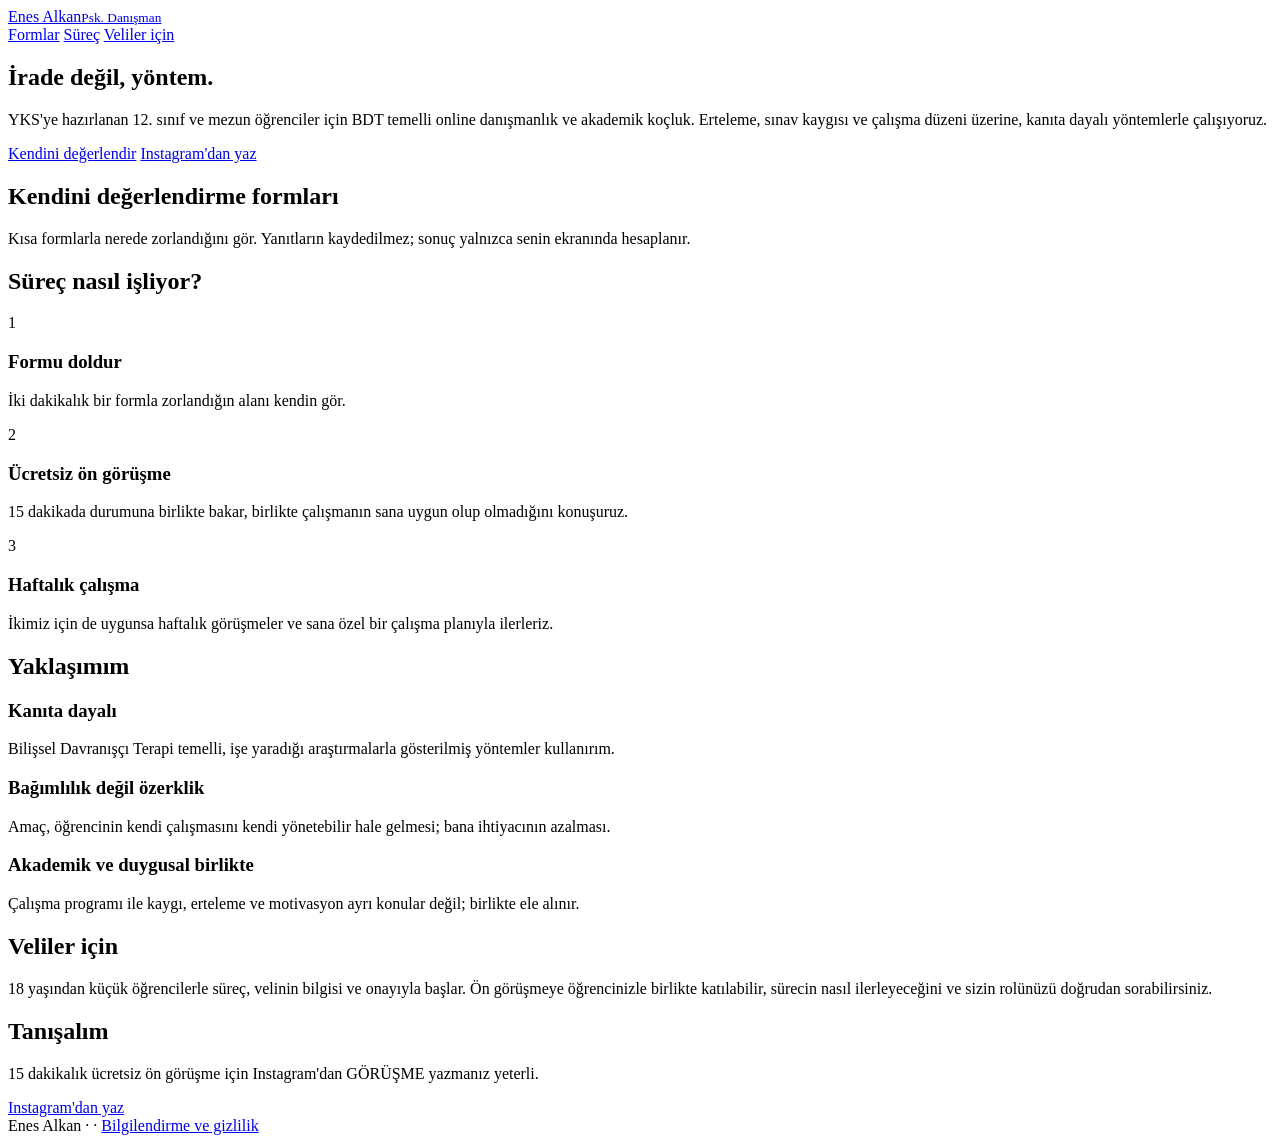
==== index.html @ 0f816594 "Add files via upload" ====
<!doctype html>
<html lang="tr">
<head>
<meta charset="utf-8">
<meta name="viewport" content="width=device-width, initial-scale=1">
<title>Enes Alkan | YKS öğrencileri için danışmanlık ve akademik koçluk</title>
<meta name="description" content="YKS'ye hazırlanan öğrenciler için BDT temelli online danışmanlık ve akademik koçluk. İrade değil, yöntem.">
<link rel="stylesheet" href="/assets/stil.css">
</head>
<body>
<header class="ust">
  <div class="kap">
    <a class="marka" href="/">Enes Alkan<small>Psk. Danışman</small></a>
    <nav class="menu">
      <a href="#formlar">Formlar</a>
      <a href="#surec">Süreç</a>
      <a href="#veliler">Veliler için</a>
    </nav>
  </div>
</header>

<main>
  <section class="kahraman">
    <div class="kap">
      <h1>İrade değil, <span>yöntem.</span></h1>
      <p>YKS'ye hazırlanan 12. sınıf ve mezun öğrenciler için BDT temelli online danışmanlık ve akademik koçluk. Erteleme, sınav kaygısı ve çalışma düzeni üzerine, kanıta dayalı yöntemlerle çalışıyoruz.</p>
      <div class="dugmeler">
        <a class="dugme" href="#formlar">Kendini değerlendir</a>
        <a class="dugme ikincil" data-dm href="#">Instagram'dan yaz</a>
      </div>
    </div>
  </section>

  <section class="bolum" id="formlar">
    <div class="kap">
      <h2>Kendini değerlendirme formları</h2>
      <p class="giris">Kısa formlarla nerede zorlandığını gör. Yanıtların kaydedilmez; sonuç yalnızca senin ekranında hesaplanır.</p>
      <div class="izgara" id="form-listesi"></div>
    </div>
  </section>

  <section class="bolum" id="surec">
    <div class="kap">
      <h2>Süreç nasıl işliyor?</h2>
      <div class="izgara">
        <div class="kart">
          <span class="adim-no">1</span>
          <h3>Formu doldur</h3>
          <p>İki dakikalık bir formla zorlandığın alanı kendin gör.</p>
        </div>
        <div class="kart">
          <span class="adim-no">2</span>
          <h3>Ücretsiz ön görüşme</h3>
          <p>15 dakikada durumuna birlikte bakar, birlikte çalışmanın sana uygun olup olmadığını konuşuruz.</p>
        </div>
        <div class="kart">
          <span class="adim-no">3</span>
          <h3>Haftalık çalışma</h3>
          <p>İkimiz için de uygunsa haftalık görüşmeler ve sana özel bir çalışma planıyla ilerleriz.</p>
        </div>
      </div>
    </div>
  </section>

  <section class="bolum" id="yaklasim">
    <div class="kap">
      <h2>Yaklaşımım</h2>
      <div class="izgara">
        <div class="kart">
          <h3>Kanıta dayalı</h3>
          <p>Bilişsel Davranışçı Terapi temelli, işe yaradığı araştırmalarla gösterilmiş yöntemler kullanırım.</p>
        </div>
        <div class="kart">
          <h3>Bağımlılık değil özerklik</h3>
          <p>Amaç, öğrencinin kendi çalışmasını kendi yönetebilir hale gelmesi; bana ihtiyacının azalması.</p>
        </div>
        <div class="kart">
          <h3>Akademik ve duygusal birlikte</h3>
          <p>Çalışma programı ile kaygı, erteleme ve motivasyon ayrı konular değil; birlikte ele alınır.</p>
        </div>
      </div>
    </div>
  </section>

  <section class="bolum" id="veliler">
    <div class="kap">
      <h2>Veliler için</h2>
      <p class="giris">18 yaşından küçük öğrencilerle süreç, velinin bilgisi ve onayıyla başlar. Ön görüşmeye öğrencinizle birlikte katılabilir, sürecin nasıl ilerleyeceğini ve sizin rolünüzü doğrudan sorabilirsiniz.</p>
    </div>
  </section>

  <section class="bolum cagri">
    <div class="kap">
      <h2>Tanışalım</h2>
      <p>15 dakikalık ücretsiz ön görüşme için Instagram'dan <span class="kelime" data-kelime>GÖRÜŞME</span> yazmanız yeterli.</p>
      <a class="dugme" data-dm href="#">Instagram'dan yaz</a>
    </div>
  </section>
</main>

<footer class="alt">
  <div class="kap">
    <span data-yil></span> Enes Alkan · <a data-ig href="#"></a> · <a href="/bilgilendirme">Bilgilendirme ve gizlilik</a>
  </div>
</footer>

<script src="/assets/formlar.js"></script>
<script src="/assets/ana.js"></script>
</body>
</html>
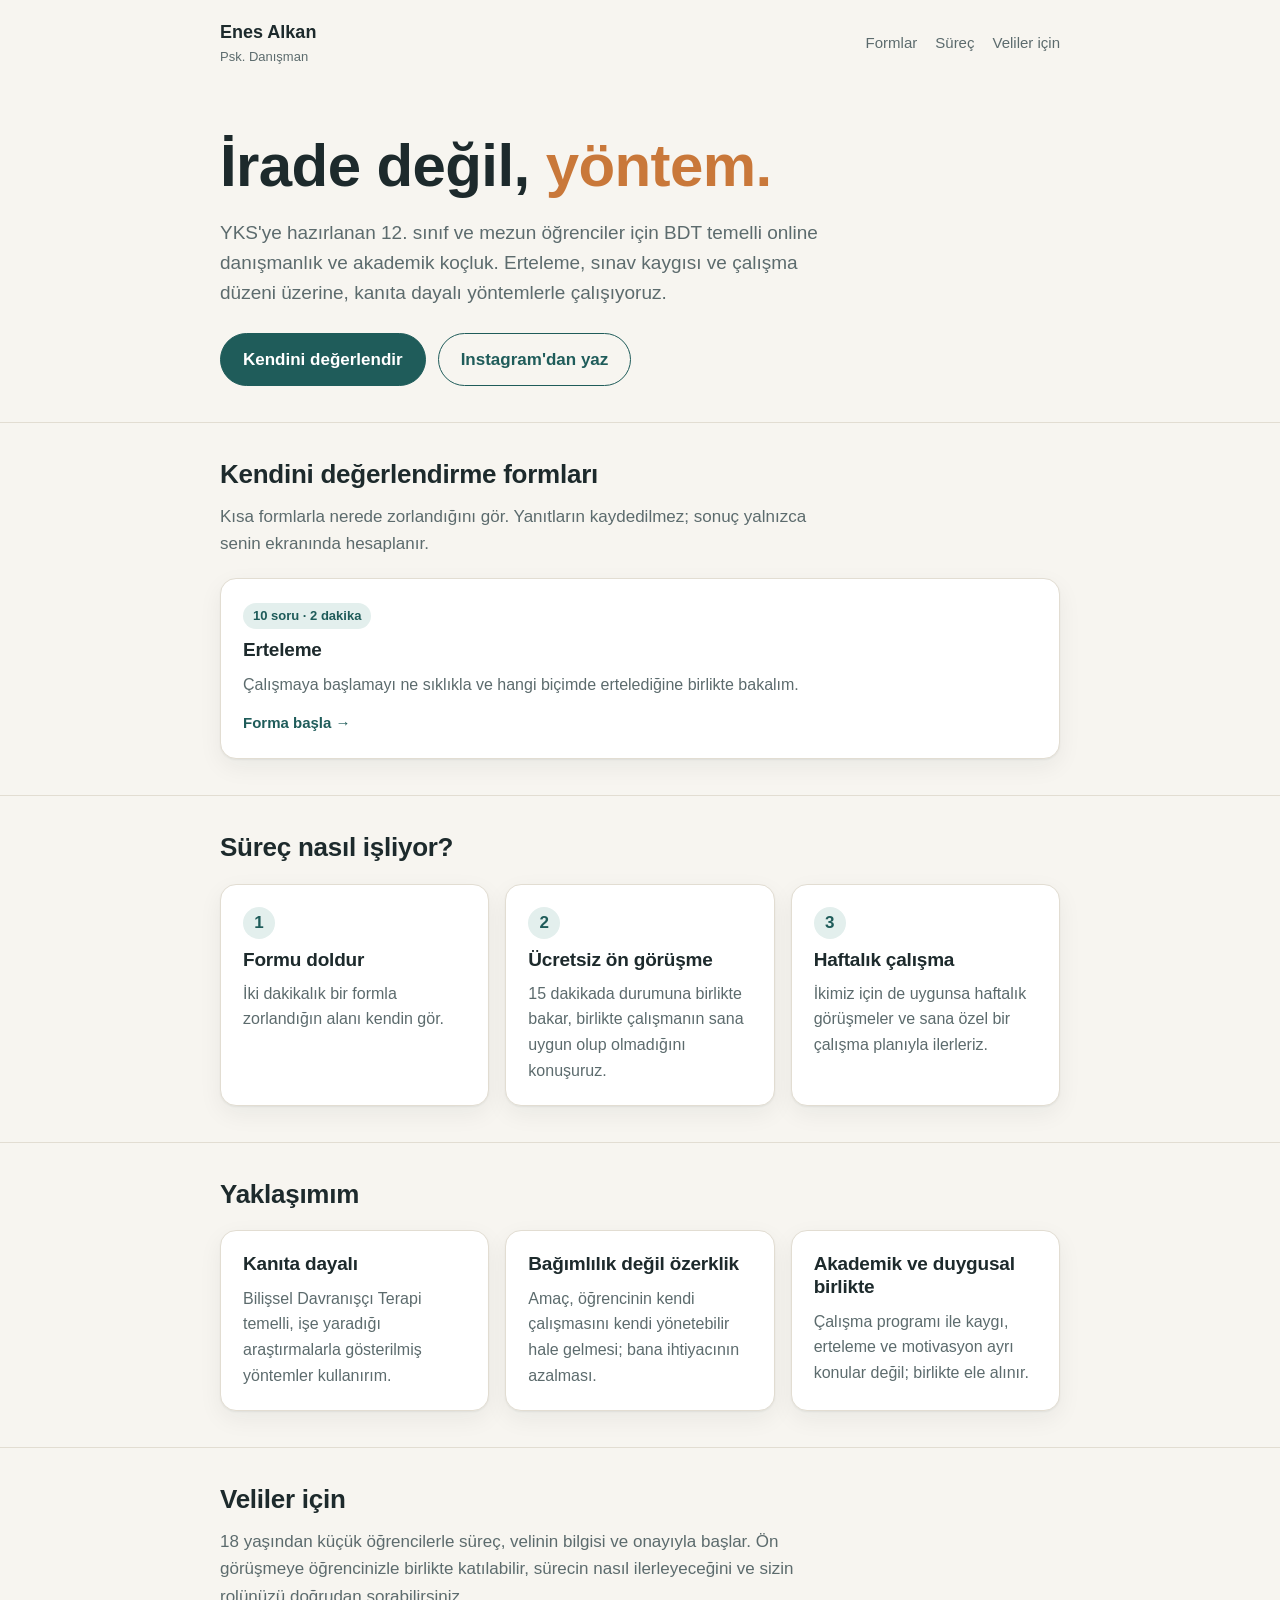
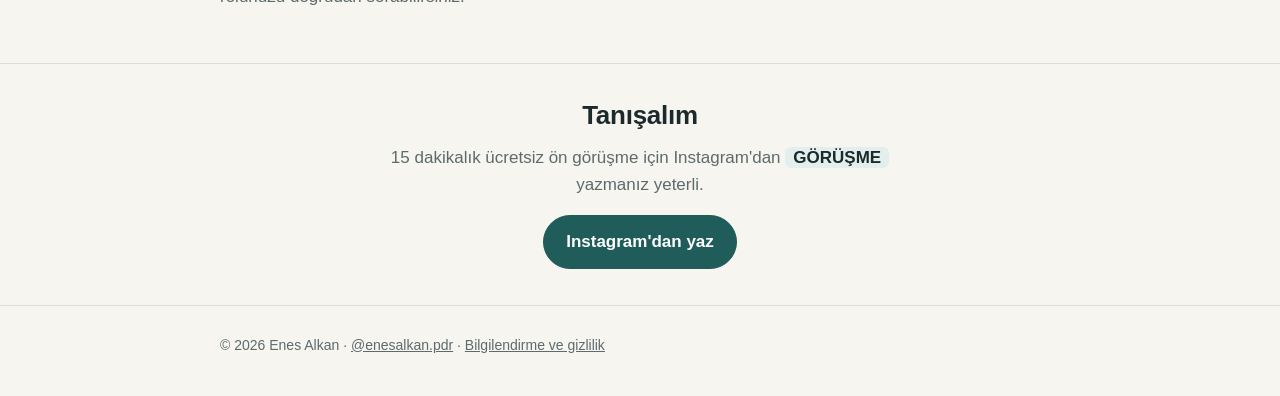
==== commit cb488ad2: "Add files via upload" ====
--- a/index.html
+++ b/index.html
@@ -5,7 +5,7 @@
 <meta name="viewport" content="width=device-width, initial-scale=1">
 <title>Enes Alkan | YKS öğrencileri için danışmanlık ve akademik koçluk</title>
 <meta name="description" content="YKS'ye hazırlanan öğrenciler için BDT temelli online danışmanlık ve akademik koçluk. İrade değil, yöntem.">
-<link rel="stylesheet" href="/assets/stil.css">
+<link rel="stylesheet" href="/stil.css">
 </head>
 <body>
 <header class="ust">
@@ -104,7 +104,7 @@
   </div>
 </footer>
 
-<script src="/assets/formlar.js"></script>
-<script src="/assets/ana.js"></script>
+<script src="/formlar.js"></script>
+<script src="/ana.js"></script>
 </body>
 </html>
--- a/stil.css
+++ b/stil.css
@@ -0,0 +1,147 @@
+:root {
+  --zemin: #f7f5f0;
+  --kart: #ffffff;
+  --metin: #1d2a2c;
+  --soluk: #5c6b6d;
+  --cizgi: #e2ddd2;
+  --ana: #1f5c5a;
+  --ana-koyu: #174644;
+  --ana-acik: #e3efed;
+  --vurgu: #c9783a;
+  --golge: 0 1px 2px rgba(20, 40, 40, .06), 0 8px 24px rgba(20, 40, 40, .06);
+  --yaricap: 16px;
+}
+@media (prefers-color-scheme: dark) {
+  :root {
+    --zemin: #12191a;
+    --kart: #1a2425;
+    --metin: #e9efee;
+    --soluk: #9fb0b0;
+    --cizgi: #2b3839;
+    --ana: #6fc2bb;
+    --ana-koyu: #8fd3cd;
+    --ana-acik: #1f3332;
+    --vurgu: #e39a62;
+    --golge: none;
+  }
+}
+* { box-sizing: border-box; }
+html { -webkit-text-size-adjust: 100%; scroll-behavior: smooth; }
+body {
+  margin: 0;
+  background: var(--zemin);
+  color: var(--metin);
+  font-family: -apple-system, BlinkMacSystemFont, "Segoe UI", Roboto, "Helvetica Neue", Arial, sans-serif;
+  font-size: 17px;
+  line-height: 1.6;
+}
+a { color: var(--ana); }
+h1, h2, h3 { line-height: 1.2; margin: 0 0 .5em; letter-spacing: -.01em; }
+p { margin: 0 0 1em; }
+.kap { max-width: 880px; margin: 0 auto; padding: 0 20px; }
+.dar { max-width: 620px; }
+
+/* Üst bar */
+.ust { padding: 18px 0; }
+.ust .kap { display: flex; align-items: center; justify-content: space-between; gap: 16px; }
+.marka { text-decoration: none; color: var(--metin); font-weight: 700; font-size: 18px; }
+.marka small { display: block; font-weight: 500; font-size: 13px; color: var(--soluk); }
+.menu { display: flex; gap: 18px; font-size: 15px; }
+.menu a { text-decoration: none; color: var(--soluk); }
+.menu a:hover { color: var(--ana); }
+@media (max-width: 560px) { .menu { display: none; } }
+
+/* Düğmeler */
+.dugme {
+  display: inline-flex; align-items: center; justify-content: center; gap: 8px;
+  min-height: 50px; padding: 12px 22px;
+  border-radius: 999px; border: 1.5px solid var(--ana);
+  background: var(--ana); color: #fff;
+  font: inherit; font-weight: 600; text-decoration: none; cursor: pointer;
+  transition: background .15s, transform .05s;
+}
+.dugme:hover { background: var(--ana-koyu); border-color: var(--ana-koyu); }
+.dugme:active { transform: translateY(1px); }
+.dugme.ikincil { background: transparent; color: var(--ana); }
+.dugme.ikincil:hover { background: var(--ana-acik); }
+.dugme.tam { width: 100%; }
+@media (prefers-color-scheme: dark) { .dugme { color: #0f1717; } .dugme.ikincil { color: var(--ana); } }
+.baglanti { background: none; border: 0; padding: 8px 0; font: inherit; color: var(--soluk); cursor: pointer; text-decoration: underline; }
+
+/* Ana sayfa */
+.kahraman { padding: 44px 0 36px; }
+.kahraman h1 { font-size: clamp(36px, 8vw, 60px); margin-bottom: 16px; }
+.kahraman h1 span { color: var(--vurgu); }
+.kahraman p { font-size: 19px; color: var(--soluk); max-width: 600px; }
+.dugmeler { display: flex; flex-wrap: wrap; gap: 12px; margin-top: 24px; }
+.bolum { padding: 36px 0; border-top: 1px solid var(--cizgi); }
+.bolum h2 { font-size: 26px; }
+.bolum > .kap > p.giris { color: var(--soluk); max-width: 600px; }
+.izgara { display: grid; gap: 16px; grid-template-columns: repeat(auto-fit, minmax(240px, 1fr)); margin-top: 20px; }
+.kart {
+  background: var(--kart); border: 1px solid var(--cizgi); border-radius: var(--yaricap);
+  padding: 22px; box-shadow: var(--golge);
+}
+.kart h3 { font-size: 19px; }
+.kart p { color: var(--soluk); font-size: 16px; margin-bottom: 0; }
+a.kart { display: block; text-decoration: none; color: inherit; transition: border-color .15s, transform .15s; }
+a.kart:hover { border-color: var(--ana); transform: translateY(-2px); }
+a.kart .git { display: inline-block; margin-top: 14px; color: var(--ana); font-weight: 600; font-size: 15px; }
+.etiket { display: inline-block; font-size: 13px; font-weight: 600; color: var(--ana); background: var(--ana-acik); padding: 3px 10px; border-radius: 999px; margin-bottom: 10px; }
+.adim-no { display: inline-flex; width: 32px; height: 32px; align-items: center; justify-content: center; border-radius: 50%; background: var(--ana-acik); color: var(--ana); font-weight: 700; margin-bottom: 10px; }
+.cagri { text-align: center; }
+.cagri p { color: var(--soluk); max-width: 520px; margin-left: auto; margin-right: auto; }
+.alt { padding: 28px 0 40px; border-top: 1px solid var(--cizgi); color: var(--soluk); font-size: 14px; }
+.alt a { color: var(--soluk); }
+
+/* Form sayfası */
+.form-alan { padding: 12px 0 48px; }
+.panel {
+  background: var(--kart); border: 1px solid var(--cizgi); border-radius: var(--yaricap);
+  padding: 26px 22px; box-shadow: var(--golge);
+}
+.panel h1 { font-size: 30px; }
+.panel .alt-baslik { color: var(--soluk); font-size: 15px; margin-bottom: 18px; }
+.not {
+  font-size: 14px; color: var(--soluk); background: var(--zemin);
+  border-radius: 12px; padding: 12px 14px; margin: 18px 0;
+}
+.ilerleme { height: 6px; background: var(--cizgi); border-radius: 999px; overflow: hidden; margin-bottom: 8px; }
+.ilerleme > i { display: block; height: 100%; width: 0; background: var(--ana); border-radius: 999px; transition: width .25s; }
+.sayac { font-size: 14px; color: var(--soluk); margin-bottom: 18px; }
+.soru { font-size: 21px; font-weight: 600; line-height: 1.4; margin-bottom: 22px; min-height: 3.2em; }
+.secenekler { display: grid; gap: 10px; }
+.secenek {
+  display: flex; align-items: center; gap: 12px; width: 100%;
+  min-height: 54px; padding: 12px 16px; text-align: left;
+  background: var(--kart); color: var(--metin);
+  border: 1.5px solid var(--cizgi); border-radius: 12px;
+  font: inherit; cursor: pointer; transition: border-color .12s, background .12s;
+}
+.secenek:hover { border-color: var(--ana); }
+.secenek.secili { border-color: var(--ana); background: var(--ana-acik); }
+.secenek b {
+  flex: none; width: 28px; height: 28px; border-radius: 50%;
+  display: inline-flex; align-items: center; justify-content: center;
+  background: var(--zemin); color: var(--soluk); font-size: 14px;
+}
+.secenek.secili b { background: var(--ana); color: #fff; }
+.form-alt { display: flex; justify-content: space-between; margin-top: 14px; }
+
+.sonuc-ust { font-size: 14px; color: var(--soluk); margin-bottom: 6px; }
+.sonuc-etiket { font-size: 28px; font-weight: 700; line-height: 1.2; margin-bottom: 16px; }
+.olcek { position: relative; height: 10px; border-radius: 999px; margin: 8px 0 6px;
+  background: linear-gradient(90deg, var(--ana-acik), var(--ana)); }
+.olcek > i { position: absolute; top: 50%; width: 20px; height: 20px; margin: -10px 0 0 -10px;
+  border-radius: 50%; background: var(--kart); border: 4px solid var(--vurgu); }
+.olcek-uc { display: flex; justify-content: space-between; font-size: 13px; color: var(--soluk); margin-bottom: 20px; }
+.oneri { border-left: 4px solid var(--vurgu); background: var(--zemin); border-radius: 0 12px 12px 0; padding: 14px 16px; margin: 18px 0; }
+.oneri strong { display: block; font-size: 14px; color: var(--vurgu); margin-bottom: 4px; }
+.davet { border-top: 1px solid var(--cizgi); margin-top: 24px; padding-top: 22px; }
+.davet h2 { font-size: 21px; }
+.davet p { color: var(--soluk); font-size: 16px; }
+.kelime { font-weight: 700; color: var(--metin); background: var(--ana-acik); padding: 1px 8px; border-radius: 6px; }
+.metin-sayfa h1 { font-size: 30px; }
+.metin-sayfa h2 { font-size: 20px; margin-top: 1.6em; }
+.metin-sayfa ul { padding-left: 20px; }
+[hidden] { display: none !important; }
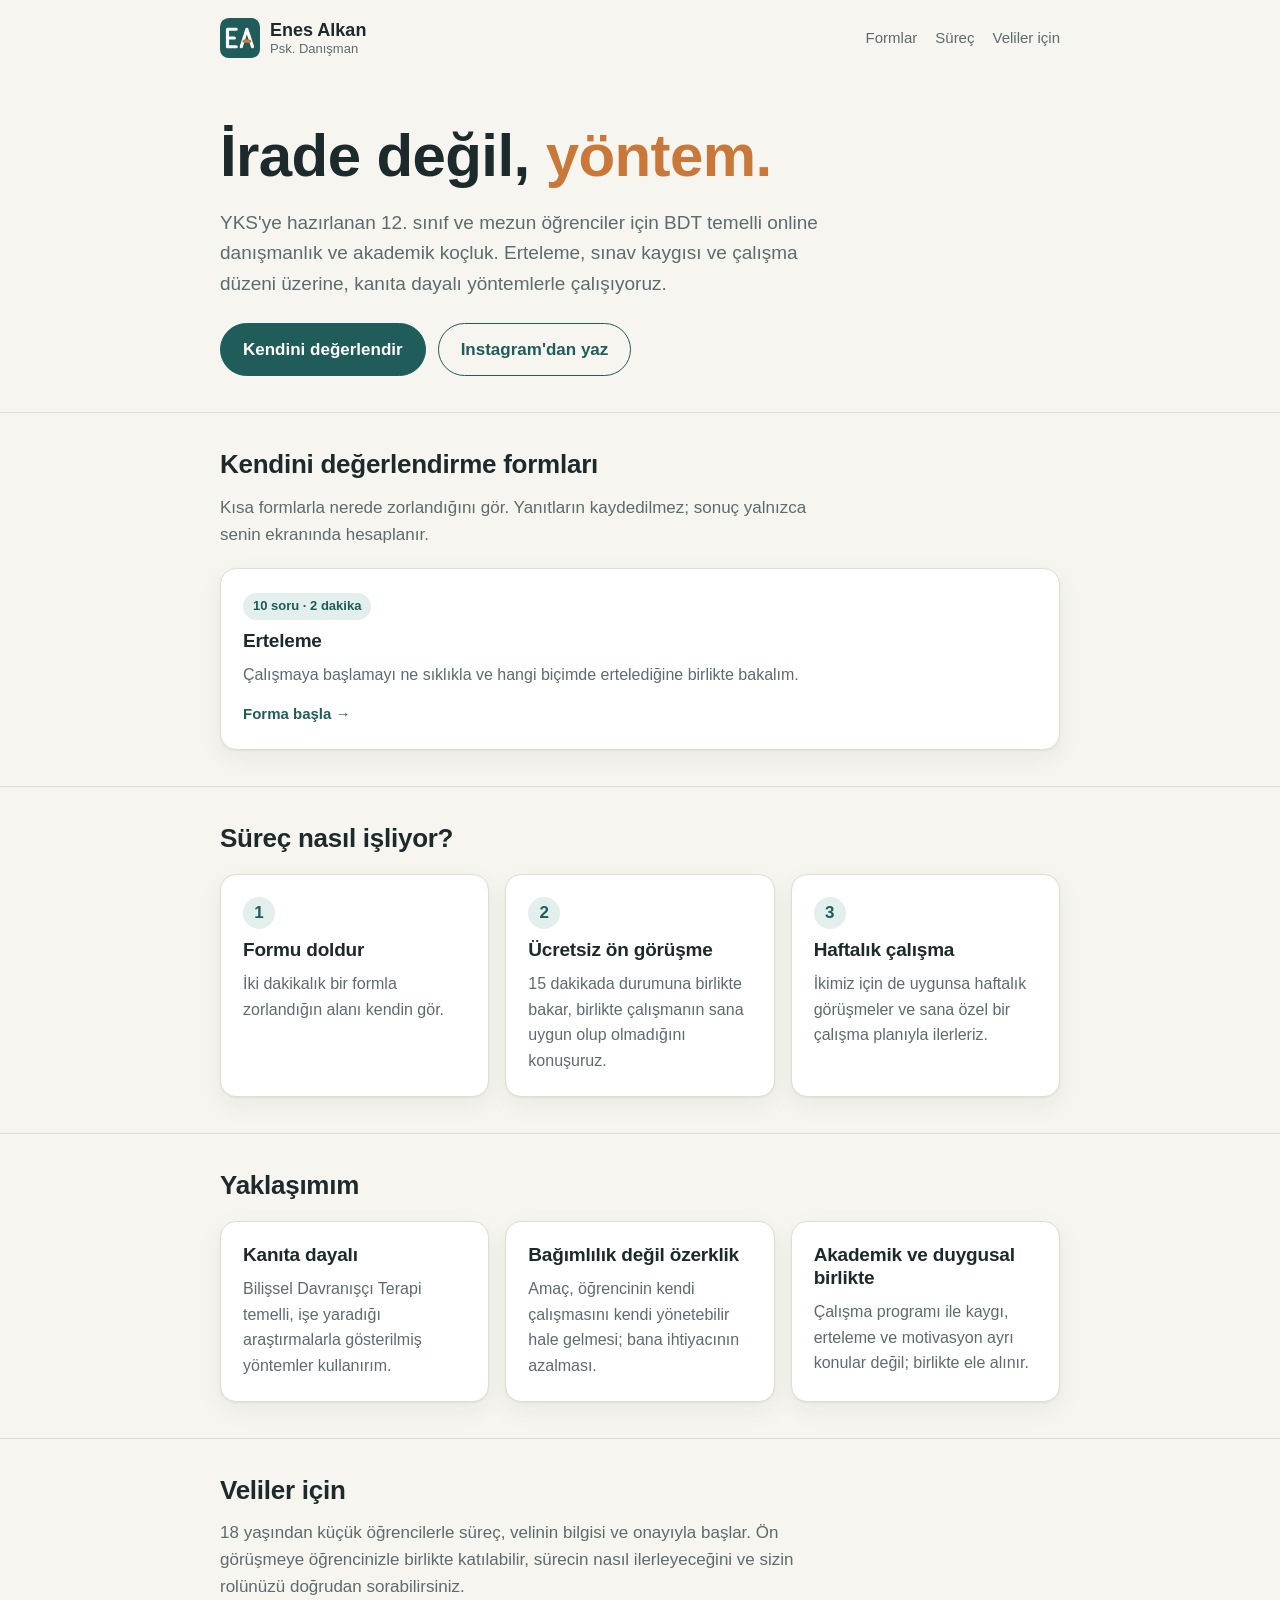
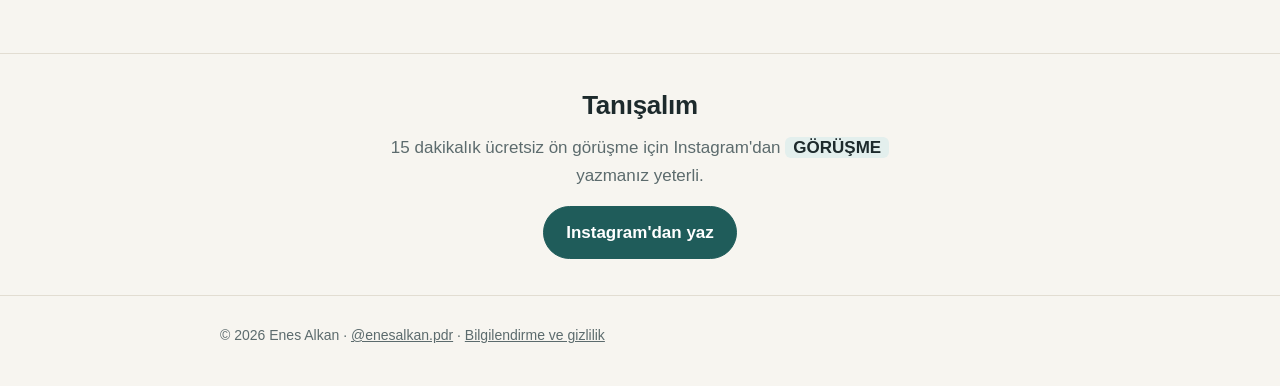
==== commit d1075cdb: "Add files via upload" ====
--- a/index.html
+++ b/index.html
@@ -5,12 +5,14 @@
 <meta name="viewport" content="width=device-width, initial-scale=1">
 <title>Enes Alkan | YKS öğrencileri için danışmanlık ve akademik koçluk</title>
 <meta name="description" content="YKS'ye hazırlanan öğrenciler için BDT temelli online danışmanlık ve akademik koçluk. İrade değil, yöntem.">
+<link rel="icon" href="/logo.svg" type="image/svg+xml">
+<link rel="apple-touch-icon" href="/logo-180.png">
 <link rel="stylesheet" href="/stil.css">
 </head>
 <body>
 <header class="ust">
   <div class="kap">
-    <a class="marka" href="/">Enes Alkan<small>Psk. Danışman</small></a>
+    <a class="marka" href="/"><img src="/logo.svg" alt="" width="40" height="40"><span>Enes Alkan<small>Psk. Danışman</small></span></a>
     <nav class="menu">
       <a href="#formlar">Formlar</a>
       <a href="#surec">Süreç</a>
--- a/stil.css
+++ b/stil.css
@@ -44,7 +44,8 @@
 /* Üst bar */
 .ust { padding: 18px 0; }
 .ust .kap { display: flex; align-items: center; justify-content: space-between; gap: 16px; }
-.marka { text-decoration: none; color: var(--metin); font-weight: 700; font-size: 18px; }
+.marka { display: flex; align-items: center; gap: 10px; text-decoration: none; color: var(--metin); font-weight: 700; font-size: 18px; line-height: 1.25; }
+.marka img { display: block; flex: none; }
 .marka small { display: block; font-weight: 500; font-size: 13px; color: var(--soluk); }
 .menu { display: flex; gap: 18px; font-size: 15px; }
 .menu a { text-decoration: none; color: var(--soluk); }
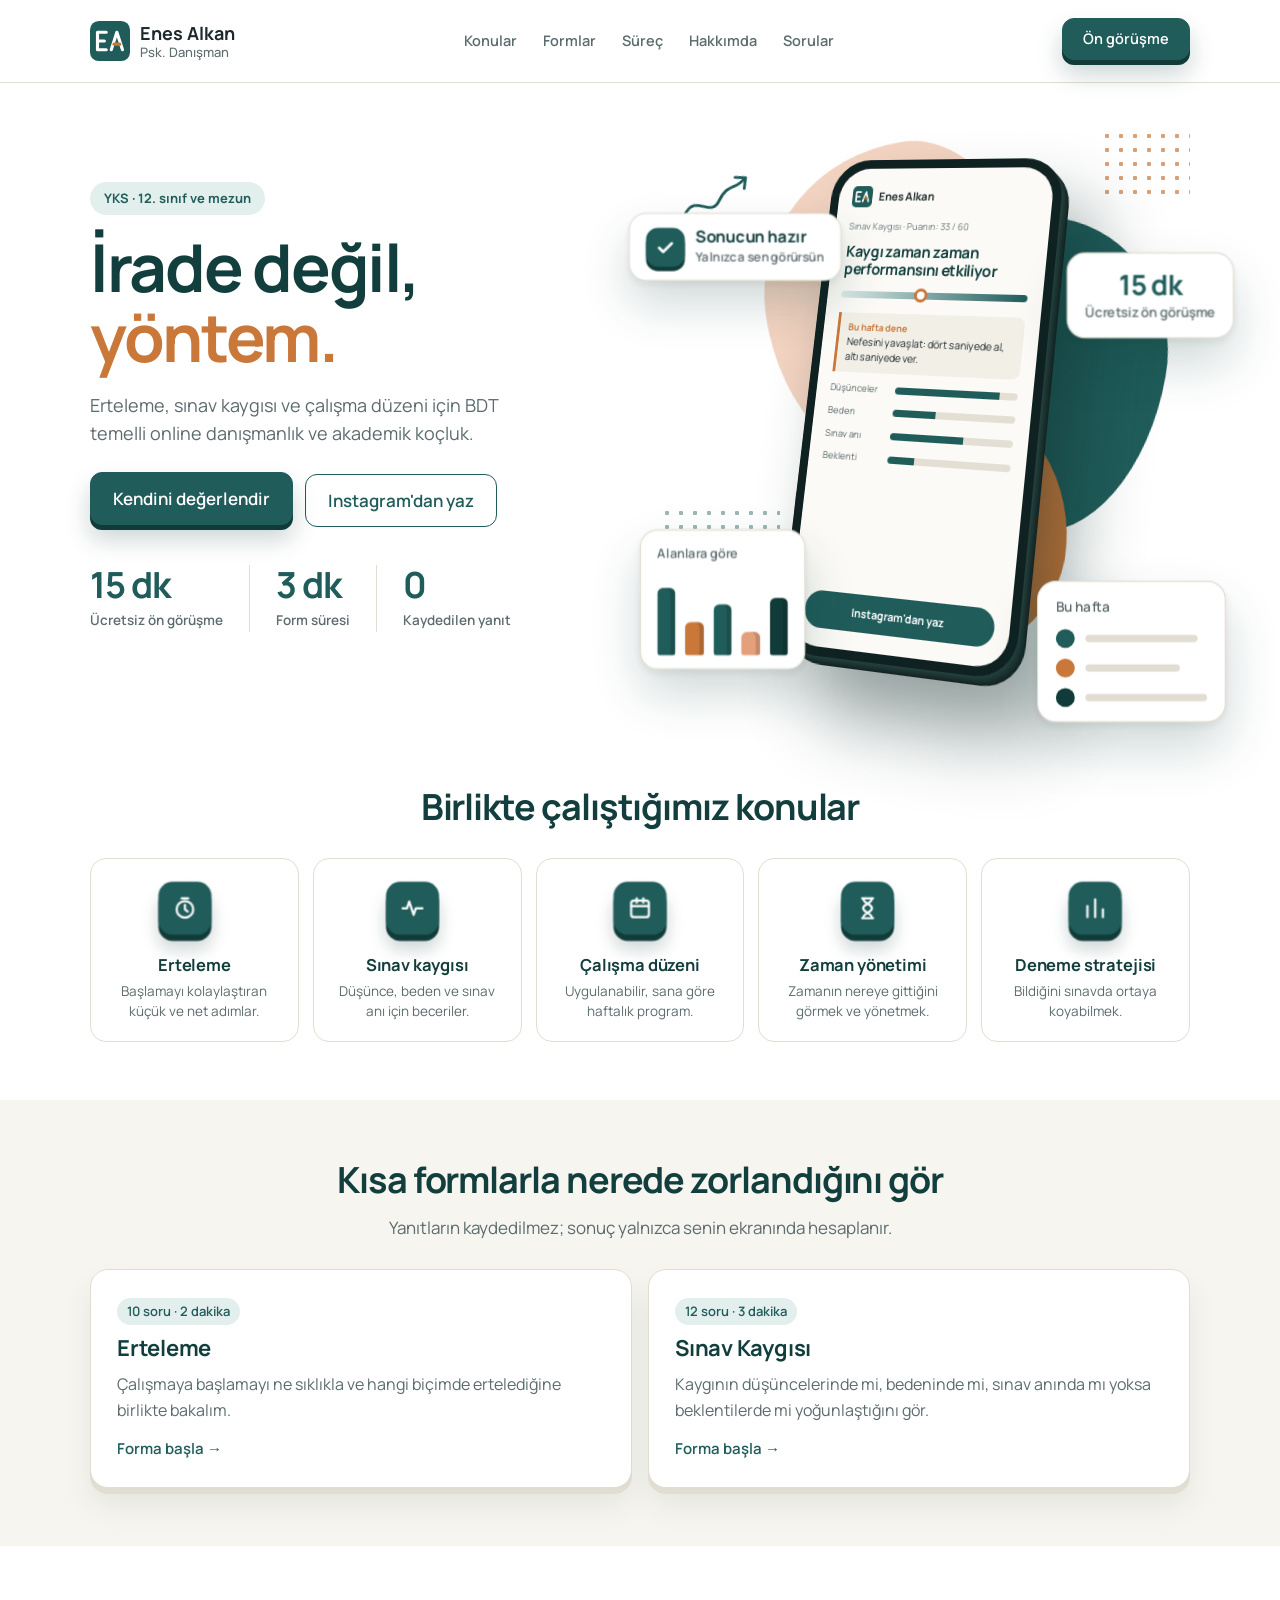
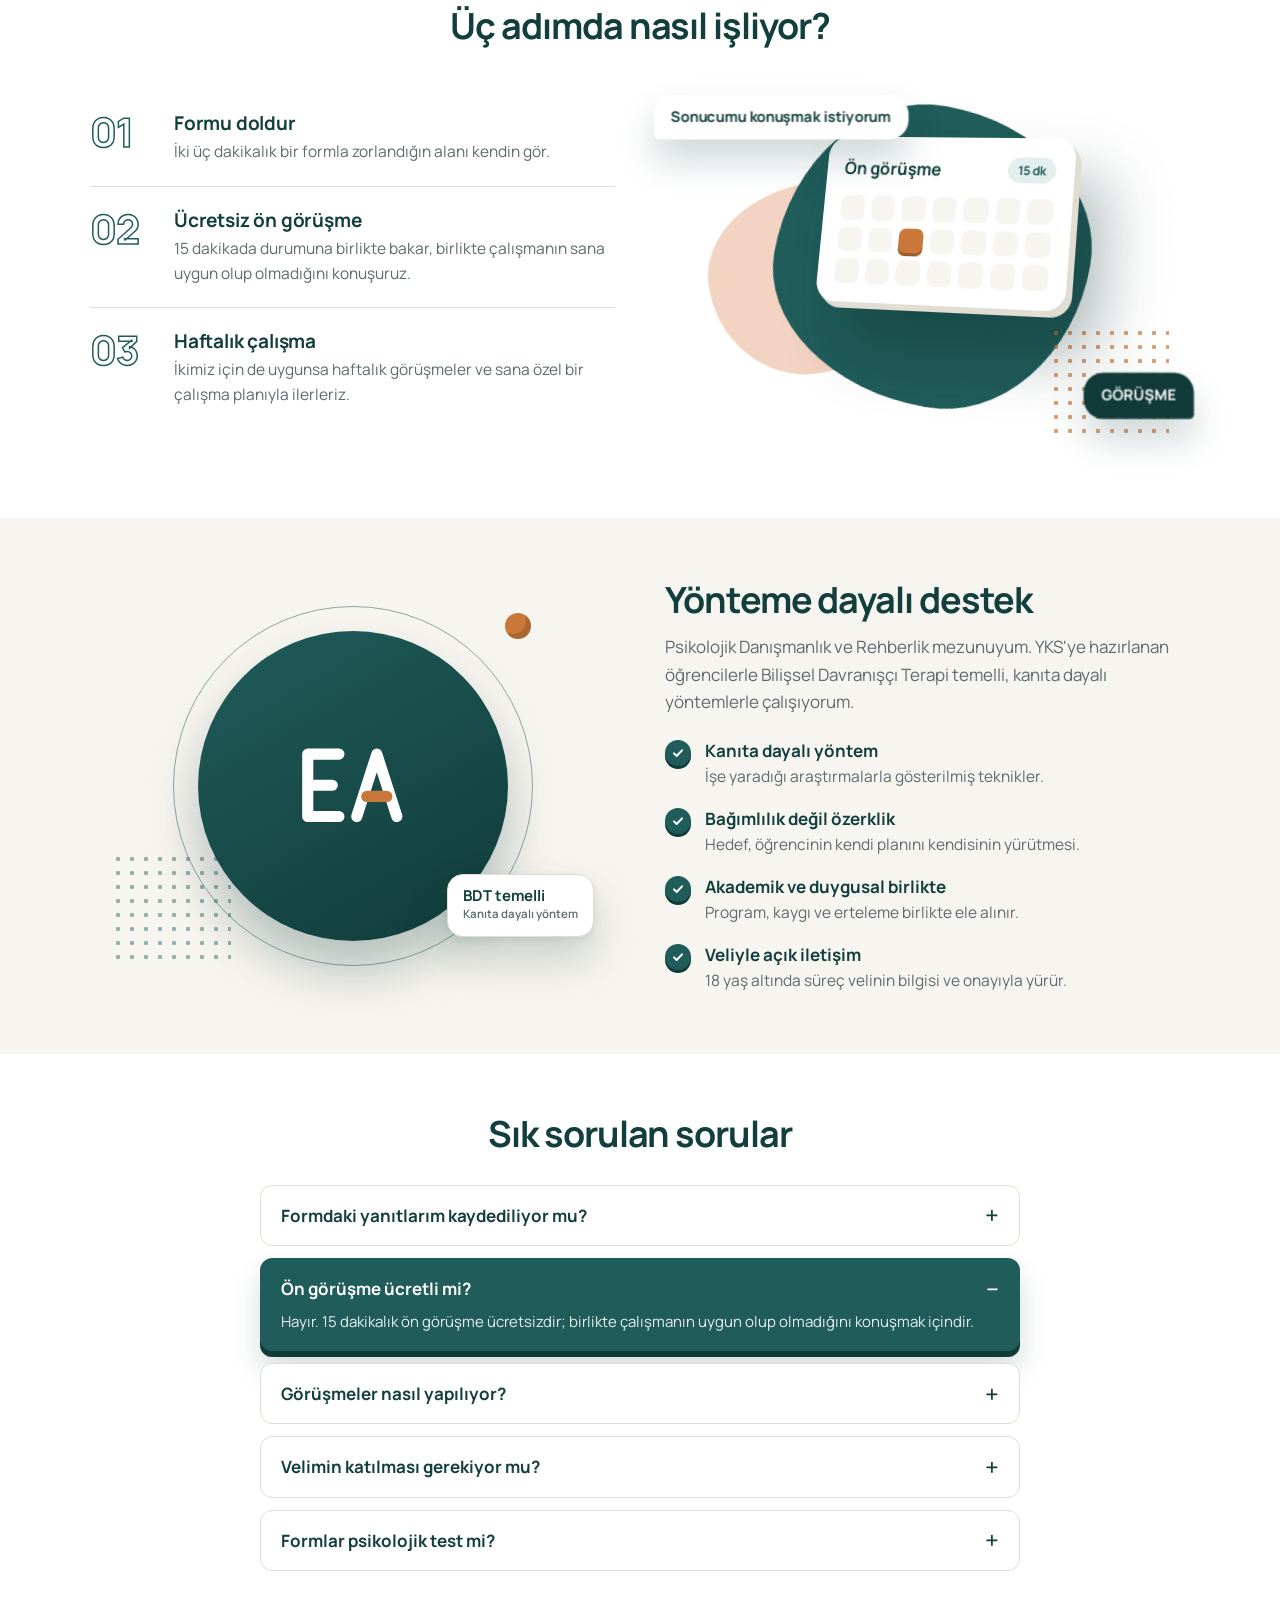
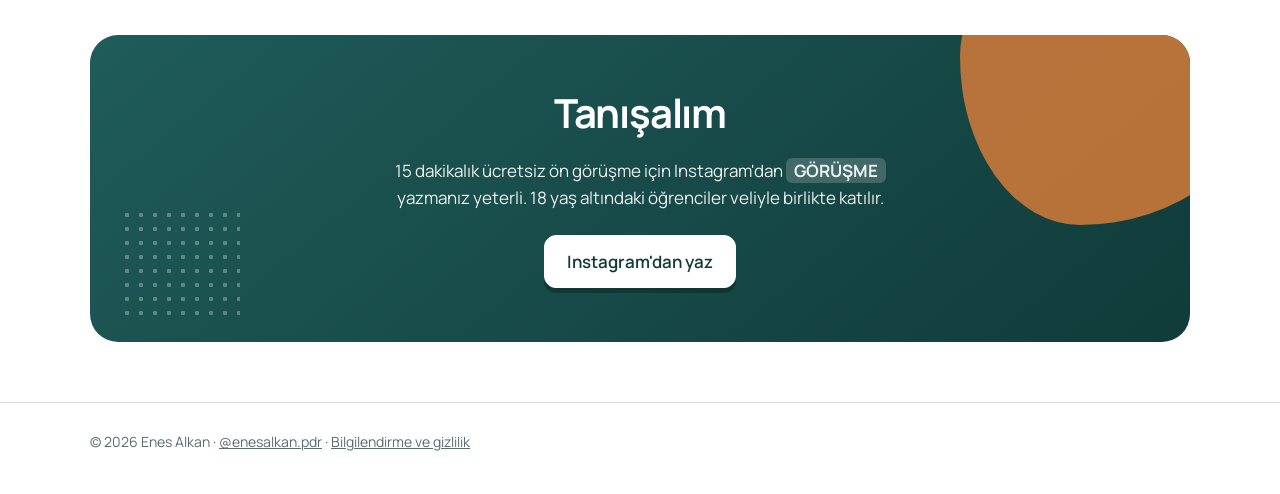
==== commit 2a3fd805: "Add files via upload" ====
--- a/index.html
+++ b/index.html
@@ -8,100 +8,176 @@
 <link rel="icon" href="/logo.svg" type="image/svg+xml">
 <link rel="apple-touch-icon" href="/logo-180.png">
 <link rel="stylesheet" href="/stil.css">
+<link rel="stylesheet" href="/ana.css">
 </head>
-<body>
+<body class="ana">
 <header class="ust">
-  <div class="kap">
+  <div class="kap genis">
     <a class="marka" href="/"><img src="/logo.svg" alt="" width="40" height="40"><span>Enes Alkan<small>Psk. Danışman</small></span></a>
     <nav class="menu">
+      <a href="#konular">Konular</a>
       <a href="#formlar">Formlar</a>
       <a href="#surec">Süreç</a>
-      <a href="#veliler">Veliler için</a>
+      <a href="#hakkimda">Hakkımda</a>
+      <a href="#sss">Sorular</a>
     </nav>
+    <a class="dugme kucuk d3" data-dm href="#">Ön görüşme</a>
   </div>
 </header>
 
 <main>
-  <section class="kahraman">
-    <div class="kap">
-      <h1>İrade değil, <span>yöntem.</span></h1>
-      <p>YKS'ye hazırlanan 12. sınıf ve mezun öğrenciler için BDT temelli online danışmanlık ve akademik koçluk. Erteleme, sınav kaygısı ve çalışma düzeni üzerine, kanıta dayalı yöntemlerle çalışıyoruz.</p>
-      <div class="dugmeler">
-        <a class="dugme" href="#formlar">Kendini değerlendir</a>
-        <a class="dugme ikincil" data-dm href="#">Instagram'dan yaz</a>
+  <section class="kh">
+    <div class="kap genis kh-izgara">
+      <div class="kh-sol">
+        <span class="ust-etiket">YKS · 12. sınıf ve mezun</span>
+        <h1>İrade değil, <span>yöntem.</span></h1>
+        <p class="kh-alt">Erteleme, sınav kaygısı ve çalışma düzeni için BDT temelli online danışmanlık ve akademik koçluk.</p>
+        <div class="dugmeler">
+          <a class="dugme d3" href="#formlar">Kendini değerlendir</a>
+          <a class="dugme ikincil" data-dm href="#">Instagram'dan yaz</a>
+        </div>
+        <div class="sayilar">
+          <div><b>15 dk</b><span>Ücretsiz ön görüşme</span></div>
+          <div><b>3 dk</b><span>Form süresi</span></div>
+          <div><b>0</b><span>Kaydedilen yanıt</span></div>
+        </div>
       </div>
-    </div>
-  </section>
 
-  <section class="bolum" id="formlar">
-    <div class="kap">
-      <h2>Kendini değerlendirme formları</h2>
-      <p class="giris">Kısa formlarla nerede zorlandığını gör. Yanıtların kaydedilmez; sonuç yalnızca senin ekranında hesaplanır.</p>
-      <div class="izgara" id="form-listesi"></div>
-    </div>
-  </section>
+      <div class="sahne" id="sahne" aria-hidden="true">
+        <div class="sahne-ic">
+          <i class="blob b1"></i><i class="blob b2"></i><i class="blob b3"></i>
+          <i class="nokta n1"></i><i class="nokta n2"></i>
+          <svg class="ok-cizgi" viewBox="0 0 90 50"><path d="M4 40c14-22 26 8 38-10s20-8 30-20" fill="none" stroke="currentColor" stroke-width="3" stroke-linecap="round"/><path d="M62 8l11 2-3 11" fill="none" stroke="currentColor" stroke-width="3" stroke-linecap="round" stroke-linejoin="round"/></svg>
 
-  <section class="bolum" id="surec">
-    <div class="kap">
-      <h2>Süreç nasıl işliyor?</h2>
-      <div class="izgara">
-        <div class="kart">
-          <span class="adim-no">1</span>
-          <h3>Formu doldur</h3>
-          <p>İki dakikalık bir formla zorlandığın alanı kendin gör.</p>
-        </div>
-        <div class="kart">
-          <span class="adim-no">2</span>
-          <h3>Ücretsiz ön görüşme</h3>
-          <p>15 dakikada durumuna birlikte bakar, birlikte çalışmanın sana uygun olup olmadığını konuşuruz.</p>
-        </div>
-        <div class="kart">
-          <span class="adim-no">3</span>
-          <h3>Haftalık çalışma</h3>
-          <p>İkimiz için de uygunsa haftalık görüşmeler ve sana özel bir çalışma planıyla ilerleriz.</p>
+          <div class="telefon">
+            <div class="ekran">
+              <div class="e-ust"><img src="/logo.svg" alt="" width="22" height="22"><span>Enes Alkan</span></div>
+              <small>Sınav Kaygısı · Puanın: 33 / 60</small>
+              <b>Kaygı zaman zaman performansını etkiliyor</b>
+              <div class="e-olcek"><i></i></div>
+              <div class="e-kutu"><em>Bu hafta dene</em>Nefesini yavaşlat: dört saniyede al, altı saniyede ver.</div>
+              <div class="e-bar"><span>Düşünceler</span><i style="--w:86%"></i></div>
+              <div class="e-bar"><span>Beden</span><i style="--w:36%"></i></div>
+              <div class="e-bar"><span>Sınav anı</span><i style="--w:60%"></i></div>
+              <div class="e-bar"><span>Beklenti</span><i style="--w:22%"></i></div>
+              <div class="e-dugme">Instagram'dan yaz</div>
+            </div>
+          </div>
+
+          <div class="yuzen y1">
+            <span class="ikon"><svg viewBox="0 0 24 24"><path d="M5 12.5l4.5 4.5L19 7.5" fill="none" stroke="#fff" stroke-width="3" stroke-linecap="round" stroke-linejoin="round"/></svg></span>
+            <div><b>Sonucun hazır</b><small>Yalnızca sen görürsün</small></div>
+          </div>
+          <div class="yuzen y2"><b>15 dk</b><small>Ücretsiz ön görüşme</small></div>
+          <div class="yuzen y3">
+            <small>Alanlara göre</small>
+            <div class="sutunlar"><i style="--h:82%"></i><i style="--h:40%;--c:var(--vurgu)"></i><i style="--h:62%"></i><i style="--h:28%;--c:#e3a07a"></i><i style="--h:70%;--c:var(--koyu)"></i></div>
+          </div>
+          <div class="yuzen y4">
+            <small>Bu hafta</small>
+            <div class="satir"><i></i><u></u></div>
+            <div class="satir"><i style="background:var(--vurgu)"></i><u style="width:62%"></u></div>
+            <div class="satir"><i style="background:var(--koyu)"></i><u style="width:80%"></u></div>
+          </div>
         </div>
       </div>
     </div>
   </section>
 
-  <section class="bolum" id="yaklasim">
-    <div class="kap">
-      <h2>Yaklaşımım</h2>
-      <div class="izgara">
-        <div class="kart">
-          <h3>Kanıta dayalı</h3>
-          <p>Bilişsel Davranışçı Terapi temelli, işe yaradığı araştırmalarla gösterilmiş yöntemler kullanırım.</p>
-        </div>
-        <div class="kart">
-          <h3>Bağımlılık değil özerklik</h3>
-          <p>Amaç, öğrencinin kendi çalışmasını kendi yönetebilir hale gelmesi; bana ihtiyacının azalması.</p>
-        </div>
-        <div class="kart">
-          <h3>Akademik ve duygusal birlikte</h3>
-          <p>Çalışma programı ile kaygı, erteleme ve motivasyon ayrı konular değil; birlikte ele alınır.</p>
+  <section class="blok" id="konular">
+    <div class="kap genis">
+      <h2 class="orta">Birlikte çalıştığımız konular</h2>
+      <div class="ozler">
+        <div class="oz"><span class="kup"><svg viewBox="0 0 24 24"><circle cx="12" cy="13" r="7.5"/><path d="M12 9v4l2.5 2M9 3h6"/></svg></span><h3>Erteleme</h3><p>Başlamayı kolaylaştıran küçük ve net adımlar.</p></div>
+        <div class="oz"><span class="kup"><svg viewBox="0 0 24 24"><path d="M3 12h4l2-6 4 12 2-6h6"/></svg></span><h3>Sınav kaygısı</h3><p>Düşünce, beden ve sınav anı için beceriler.</p></div>
+        <div class="oz"><span class="kup"><svg viewBox="0 0 24 24"><rect x="4" y="5" width="16" height="15" rx="2.5"/><path d="M4 10h16M9 3v4M15 3v4"/></svg></span><h3>Çalışma düzeni</h3><p>Uygulanabilir, sana göre haftalık program.</p></div>
+        <div class="oz"><span class="kup"><svg viewBox="0 0 24 24"><path d="M7 3h10M7 21h10M8 3c0 5 8 5 8 9s-8 4-8 9M16 3c0 5-8 5-8 9s8 4 8 9"/></svg></span><h3>Zaman yönetimi</h3><p>Zamanın nereye gittiğini görmek ve yönetmek.</p></div>
+        <div class="oz"><span class="kup"><svg viewBox="0 0 24 24"><path d="M5 20V10M12 20V4M19 20v-7"/></svg></span><h3>Deneme stratejisi</h3><p>Bildiğini sınavda ortaya koyabilmek.</p></div>
+      </div>
+    </div>
+  </section>
+
+  <section class="blok zeminli" id="formlar">
+    <div class="kap genis">
+      <h2 class="orta">Kısa formlarla nerede zorlandığını gör</h2>
+      <p class="giris orta">Yanıtların kaydedilmez; sonuç yalnızca senin ekranında hesaplanır.</p>
+      <div class="izgara" id="form-listesi"></div>
+    </div>
+  </section>
+
+  <section class="blok" id="surec">
+    <div class="kap genis">
+      <h2 class="orta">Üç adımda nasıl işliyor?</h2>
+      <div class="iki">
+        <ol class="adimlar">
+          <li><b>01</b><div><h3>Formu doldur</h3><p>İki üç dakikalık bir formla zorlandığın alanı kendin gör.</p></div></li>
+          <li><b>02</b><div><h3>Ücretsiz ön görüşme</h3><p>15 dakikada durumuna birlikte bakar, birlikte çalışmanın sana uygun olup olmadığını konuşuruz.</p></div></li>
+          <li><b>03</b><div><h3>Haftalık çalışma</h3><p>İkimiz için de uygunsa haftalık görüşmeler ve sana özel bir çalışma planıyla ilerleriz.</p></div></li>
+        </ol>
+        <div class="sahne kucuk" aria-hidden="true">
+          <div class="sahne-ic">
+            <i class="blob b2"></i><i class="blob b1"></i><i class="nokta n1"></i>
+            <div class="takvim">
+              <div class="t-ust"><span>Ön görüşme</span><em>15 dk</em></div>
+              <div class="gunler"><i></i><i></i><i></i><i></i><i></i><i></i><i></i><i></i><i></i><i class="s"></i><i></i><i></i><i></i><i></i><i></i><i></i><i></i><i></i><i></i><i></i><i></i></div>
+            </div>
+            <div class="balon b-sol">Sonucumu konuşmak istiyorum</div>
+            <div class="balon b-sag">GÖRÜŞME</div>
+          </div>
         </div>
       </div>
     </div>
   </section>
 
-  <section class="bolum" id="veliler">
-    <div class="kap">
-      <h2>Veliler için</h2>
-      <p class="giris">18 yaşından küçük öğrencilerle süreç, velinin bilgisi ve onayıyla başlar. Ön görüşmeye öğrencinizle birlikte katılabilir, sürecin nasıl ilerleyeceğini ve sizin rolünüzü doğrudan sorabilirsiniz.</p>
+  <section class="blok zeminli" id="hakkimda">
+    <div class="kap genis iki">
+      <div class="portre" aria-hidden="true">
+        <i class="halka"></i><i class="nokta n1"></i>
+        <div class="daire">
+          <img src="/enes.png" alt="" onerror="this.remove()">
+          <svg viewBox="0 0 64 64"><g fill="none" stroke="#fff" stroke-width="5" stroke-linecap="round" stroke-linejoin="round"><path d="M26 18H12v28h14M12 32h11"/><path d="M34 46l9-28 9 28"/></g><path d="M38.5 37h9" stroke="#c9783a" stroke-width="5" stroke-linecap="round"/></svg>
+        </div>
+        <div class="yuzen y5"><b>BDT temelli</b><small>Kanıta dayalı yöntem</small></div>
+        <i class="top"></i>
+      </div>
+      <div>
+        <h2>Yönteme dayalı destek</h2>
+        <p class="giris">Psikolojik Danışmanlık ve Rehberlik mezunuyum. YKS'ye hazırlanan öğrencilerle Bilişsel Davranışçı Terapi temelli, kanıta dayalı yöntemlerle çalışıyorum.</p>
+        <ul class="tikler">
+          <li><b>Kanıta dayalı yöntem</b>İşe yaradığı araştırmalarla gösterilmiş teknikler.</li>
+          <li><b>Bağımlılık değil özerklik</b>Hedef, öğrencinin kendi planını kendisinin yürütmesi.</li>
+          <li><b>Akademik ve duygusal birlikte</b>Program, kaygı ve erteleme birlikte ele alınır.</li>
+          <li><b>Veliyle açık iletişim</b>18 yaş altında süreç velinin bilgisi ve onayıyla yürür.</li>
+        </ul>
+      </div>
     </div>
   </section>
 
-  <section class="bolum cagri">
-    <div class="kap">
+  <section class="blok" id="sss">
+    <div class="kap genis">
+      <h2 class="orta">Sık sorulan sorular</h2>
+      <div class="sss">
+        <details><summary>Formdaki yanıtlarım kaydediliyor mu?</summary><p>Hayır. Yanıtların ve puanın yalnızca kendi cihazında hesaplanır, hiçbir yere gönderilmez.</p></details>
+        <details open><summary>Ön görüşme ücretli mi?</summary><p>Hayır. 15 dakikalık ön görüşme ücretsizdir; birlikte çalışmanın uygun olup olmadığını konuşmak içindir.</p></details>
+        <details><summary>Görüşmeler nasıl yapılıyor?</summary><p>Görüşmeler online yapılır. Telefon ya da bilgisayardan, bir linke dokunarak katılabilirsin.</p></details>
+        <details><summary>Velimin katılması gerekiyor mu?</summary><p>18 yaşından küçüksen evet. Ön görüşme ve sonraki süreç velinin bilgisi ve onayıyla yürütülür.</p></details>
+        <details><summary>Formlar psikolojik test mi?</summary><p>Hayır. Formlar tanı koymaz; kendi durumunu fark etmen için hazırlanmış kendini değerlendirme araçlarıdır.</p></details>
+      </div>
+    </div>
+  </section>
+
+  <section class="kap genis" id="veliler">
+    <div class="bant">
+      <i class="blob"></i><i class="nokta"></i>
       <h2>Tanışalım</h2>
-      <p>15 dakikalık ücretsiz ön görüşme için Instagram'dan <span class="kelime" data-kelime>GÖRÜŞME</span> yazmanız yeterli.</p>
-      <a class="dugme" data-dm href="#">Instagram'dan yaz</a>
+      <p>15 dakikalık ücretsiz ön görüşme için Instagram'dan <span class="kelime" data-kelime>GÖRÜŞME</span> yazmanız yeterli. 18 yaş altındaki öğrenciler veliyle birlikte katılır.</p>
+      <a class="dugme acik" data-dm href="#">Instagram'dan yaz</a>
     </div>
   </section>
 </main>
 
 <footer class="alt">
-  <div class="kap">
+  <div class="kap genis">
     <span data-yil></span> Enes Alkan · <a data-ig href="#"></a> · <a href="/bilgilendirme">Bilgilendirme ve gizlilik</a>
   </div>
 </footer>
--- a/stil.css
+++ b/stil.css
@@ -1,3 +1,9 @@
+@font-face { font-family: "Manrope Variable"; font-style: normal; font-display: swap; font-weight: 200 800;
+  src: url(/manrope-ext.woff2) format("woff2-variations");
+  unicode-range: U+0100-02BA,U+02BD-02C5,U+02C7-02CC,U+02CE-02D7,U+02DD-02FF,U+0304,U+0308,U+0329,U+1D00-1DBF,U+1E00-1E9F,U+1EF2-1EFF,U+2020,U+20A0-20AB,U+20AD-20C0,U+2113,U+2C60-2C7F,U+A720-A7FF; }
+@font-face { font-family: "Manrope Variable"; font-style: normal; font-display: swap; font-weight: 200 800;
+  src: url(/manrope.woff2) format("woff2-variations");
+  unicode-range: U+0000-00FF,U+0131,U+0152-0153,U+02BB-02BC,U+02C6,U+02DA,U+02DC,U+0304,U+0308,U+0329,U+2000-206F,U+20AC,U+2122,U+2191,U+2193,U+2212,U+2215,U+FEFF,U+FFFD; }
 :root {
   --zemin: #f7f5f0;
   --kart: #ffffff;
@@ -10,6 +16,9 @@
   --vurgu: #c9783a;
   --golge: 0 1px 2px rgba(20, 40, 40, .06), 0 8px 24px rgba(20, 40, 40, .06);
   --yaricap: 16px;
+  --koyu: #103b39;
+  --baslik: #123f3d;
+  --pembe: #f3d3c1;
 }
 @media (prefers-color-scheme: dark) {
   :root {
@@ -23,6 +32,9 @@
     --ana-acik: #1f3332;
     --vurgu: #e39a62;
     --golge: none;
+    --koyu: #0c2b2a;
+    --baslik: #e9efee;
+    --pembe: #5a3a2a;
   }
 }
 * { box-sizing: border-box; }
@@ -31,7 +43,7 @@
   margin: 0;
   background: var(--zemin);
   color: var(--metin);
-  font-family: -apple-system, BlinkMacSystemFont, "Segoe UI", Roboto, "Helvetica Neue", Arial, sans-serif;
+  font-family: "Manrope Variable", -apple-system, BlinkMacSystemFont, "Segoe UI", Roboto, "Helvetica Neue", Arial, sans-serif;
   font-size: 17px;
   line-height: 1.6;
 }
@@ -138,6 +150,14 @@
 .olcek-uc { display: flex; justify-content: space-between; font-size: 13px; color: var(--soluk); margin-bottom: 20px; }
 .oneri { border-left: 4px solid var(--vurgu); background: var(--zemin); border-radius: 0 12px 12px 0; padding: 14px 16px; margin: 18px 0; }
 .oneri strong { display: block; font-size: 14px; color: var(--vurgu); margin-bottom: 4px; }
+.alanlar { border-top: 1px solid var(--cizgi); margin-top: 22px; padding-top: 20px; }
+.alanlar h2 { font-size: 18px; margin-bottom: 14px; }
+.alan { display: grid; grid-template-columns: 150px 1fr; align-items: center; gap: 12px; margin-bottom: 10px; font-size: 15px; }
+.alan-cubuk { height: 10px; background: var(--cizgi); border-radius: 999px; overflow: hidden; }
+.alan-cubuk > i { display: block; height: 100%; min-width: 6px; background: var(--ana); border-radius: 999px; }
+.alan-not { font-size: 16px; color: var(--soluk); margin: 16px 0 0; }
+.alan-not strong { color: var(--metin); }
+@media (max-width: 420px) { .alan { grid-template-columns: 120px 1fr; } }
 .davet { border-top: 1px solid var(--cizgi); margin-top: 24px; padding-top: 22px; }
 .davet h2 { font-size: 21px; }
 .davet p { color: var(--soluk); font-size: 16px; }
--- a/ana.css
+++ b/ana.css
@@ -0,0 +1,178 @@
+/* Ana sayfa: görsel sahne, 3B kartlar ve bölümler */
+.kap.genis { max-width: 1140px; }
+body.ana { background: var(--kart); overflow-x: hidden; }
+.ana .ust { padding: 20px 0; border-bottom: 1px solid var(--cizgi); }
+.ana .menu { gap: 26px; font-weight: 600; font-size: 14.5px; }
+.ana h1, .ana h2, .ana h3 { color: var(--baslik); }
+.orta { text-align: center; margin-left: auto !important; margin-right: auto !important; }
+.dugme.kucuk { min-height: 42px; padding: 8px 20px; font-size: 14.5px; }
+.dugme { border-radius: 12px; }
+.dugme.d3 { box-shadow: 0 5px 0 var(--koyu), 0 14px 24px rgba(16, 59, 57, .22); transform: translateY(-2px); }
+.dugme.d3:hover { transform: translateY(0); box-shadow: 0 3px 0 var(--koyu), 0 8px 16px rgba(16, 59, 57, .2); }
+.dugme.d3:active { transform: translateY(3px); box-shadow: 0 0 0 var(--koyu); }
+.dugme.acik { background: #fff; border-color: #fff; color: var(--koyu); box-shadow: 0 5px 0 rgba(0,0,0,.25); }
+
+/* ---- Açılış ---- */
+.kh { padding: 34px 0 30px; }
+.kh-izgara { display: grid; grid-template-columns: 1fr 1.02fr; gap: 30px; align-items: center; }
+.ust-etiket { display: inline-block; font-size: 13px; font-weight: 700; color: var(--ana); background: var(--ana-acik); padding: 6px 14px; border-radius: 999px; margin-bottom: 18px; }
+.kh h1 { font-size: clamp(40px, 5.6vw, 66px); font-weight: 700; letter-spacing: -.035em; line-height: 1.06; margin-bottom: 18px; }
+.kh h1 span { color: var(--vurgu); }
+.kh-alt { font-size: 18px; color: var(--soluk); max-width: 460px; margin-bottom: 26px; }
+.sayilar { display: flex; margin-top: 38px; }
+.sayilar div { padding-right: 26px; }
+.sayilar div + div { border-left: 1px solid var(--cizgi); padding-left: 26px; }
+.sayilar b { display: block; font-size: 36px; font-weight: 700; letter-spacing: -.03em; color: var(--ana); line-height: 1.1; }
+.sayilar span { font-size: 13.5px; font-weight: 600; color: var(--soluk); }
+
+/* ---- 3B sahne ---- */
+.sahne { position: relative; height: 580px; perspective: 1500px; }
+.sahne-ic { position: absolute; inset: 0; transform-style: preserve-3d; transform: rotateX(var(--rx, 0deg)) rotateY(var(--ry, 0deg)); transition: transform .25s ease-out; }
+.blob { position: absolute; display: block; }
+.b1 { width: 54%; height: 60%; left: 20%; top: 2%; background: var(--pembe); border-radius: 58% 42% 52% 48% / 46% 58% 42% 54%; transform: translateZ(-80px) rotate(-8deg); }
+.b2 { width: 46%; height: 56%; right: 3%; top: 16%; background: var(--ana); border-radius: 46% 54% 44% 56% / 58% 44% 56% 42%; transform: translateZ(-60px) rotate(10deg); }
+.b3 { width: 52%; height: 50%; left: 26%; bottom: 3%; background: var(--vurgu); border-radius: 52% 48% 60% 40% / 44% 52% 48% 56%; transform: translateZ(-40px) rotate(4deg); }
+.nokta { position: absolute; display: block; width: 120px; height: 110px; background-image: radial-gradient(var(--ana) 2px, transparent 2.5px); background-size: 14px 14px; opacity: .45; }
+.n1 { left: 2%; bottom: 14%; }
+.n2 { right: 0; top: 2%; background-image: radial-gradient(var(--vurgu) 2px, transparent 2.5px); opacity: .7; width: 90px; height: 70px; }
+.ok-cizgi { position: absolute; left: 6%; top: 10%; width: 84px; color: var(--ana); transform: translateZ(20px) rotate(-8deg); }
+
+.telefon { position: absolute; left: 50%; top: 50%; width: 244px; height: 496px; margin: -248px 0 0 -122px; padding: 9px; border-radius: 40px; background: #0f2221;
+  transform: translateZ(50px) rotateY(-22deg) rotateX(9deg) rotateZ(3deg);
+  box-shadow: 1px 1px 0 #23403e, 2px 2px 0 #213c3a, 3px 3px 0 #1f3836, 4px 4px 0 #1c3432, 5px 5px 0 #1a302e, 6px 6px 0 #182c2a, 7px 7px 0 #152826, 8px 8px 0 #132423,
+    34px 50px 70px rgba(10, 40, 38, .45); }
+.ekran { height: 100%; border-radius: 32px; background: #fbfaf6; color: #1d2a2c; padding: 18px 15px; font-size: 10.5px; line-height: 1.45; overflow: hidden; display: flex; flex-direction: column; gap: 9px; }
+.e-ust { display: flex; align-items: center; gap: 7px; font-weight: 700; font-size: 11.5px; margin-bottom: 4px; }
+.ekran small { color: #6a7a7b; font-size: 9.5px; }
+.ekran > b { font-size: 15.5px; line-height: 1.2; letter-spacing: -.02em; color: #123f3d; }
+.e-olcek { position: relative; height: 7px; border-radius: 9px; background: linear-gradient(90deg, #dcebe8, #1f5c5a); margin: 4px 0 6px; }
+.e-olcek i { position: absolute; left: 44%; top: 50%; width: 14px; height: 14px; margin: -7px; border-radius: 50%; background: #fff; border: 3px solid #c9783a; }
+.e-kutu { border-left: 3px solid #c9783a; background: #f2efe7; border-radius: 0 8px 8px 0; padding: 8px 9px; }
+.e-kutu em { display: block; font-style: normal; font-weight: 700; color: #c9783a; font-size: 9.5px; }
+.e-bar { display: grid; grid-template-columns: 62px 1fr; align-items: center; gap: 8px; font-size: 9.5px; color: #55676a; }
+.e-bar i { height: 7px; border-radius: 9px; background: linear-gradient(90deg, #1f5c5a var(--w), #e4dfd4 var(--w)); }
+.e-dugme { margin-top: auto; background: #1f5c5a; color: #fff; font-weight: 700; text-align: center; padding: 10px; border-radius: 99px; font-size: 11px; }
+
+.yuzen { position: absolute; background: var(--kart); border: 1px solid var(--cizgi); border-radius: 16px; padding: 12px 15px;
+  box-shadow: 0 22px 44px rgba(16, 59, 57, .2), 0 3px 8px rgba(16, 59, 57, .08); transform: translateZ(110px); animation: yuz 5s ease-in-out infinite alternate; }
+.yuzen b { display: block; font-size: 15px; color: var(--baslik); line-height: 1.25; }
+.yuzen small { display: block; font-size: 11.5px; font-weight: 600; color: var(--soluk); }
+@keyframes yuz { from { translate: 0 6px; } to { translate: 0 -8px; } }
+.y1 { left: 0; top: 19%; display: flex; align-items: center; gap: 10px; }
+.y1 .ikon { width: 36px; height: 36px; border-radius: 11px; background: var(--ana); display: grid; place-items: center; box-shadow: 0 4px 0 var(--koyu); }
+.y1 .ikon svg { width: 20px; }
+.y2 { right: 0; top: 27%; animation-delay: -1.5s; text-align: center; transform: translateZ(210px); }
+.y2 b { font-size: 24px; color: var(--ana); letter-spacing: -.03em; }
+.y3 { left: 3%; bottom: 9%; width: 150px; animation-delay: -2.6s; transform: translateZ(140px); }
+.sutunlar { display: flex; align-items: flex-end; gap: 9px; height: 74px; margin-top: 8px; }
+.sutunlar i { flex: 1; height: var(--h); background: var(--c, var(--ana)); border-radius: 5px 5px 2px 2px; box-shadow: inset -4px 0 0 rgba(0, 0, 0, .14); }
+.y4 { right: 2%; bottom: 4%; width: 160px; animation-delay: -3.4s; transform: translateZ(230px); }
+.satir { display: flex; align-items: center; gap: 9px; margin-top: 9px; }
+.satir i { width: 16px; height: 16px; border-radius: 50%; background: var(--ana); flex: none; }
+.satir u { display: block; height: 6px; width: 74%; background: var(--cizgi); border-radius: 9px; }
+
+/* ---- Bölümler ---- */
+.blok { padding: 58px 0; }
+.blok.zeminli { background: var(--zemin); }
+.blok h2 { font-size: clamp(26px, 3.4vw, 36px); font-weight: 700; letter-spacing: -.03em; margin-bottom: 12px; }
+.blok .giris { color: var(--soluk); max-width: 560px; }
+.blok .izgara { margin-top: 28px; }
+.iki { display: grid; grid-template-columns: 1fr 1fr; gap: 50px; align-items: center; }
+
+.ozler { display: grid; grid-template-columns: repeat(5, 1fr); gap: 14px; margin-top: 30px; perspective: 1200px; }
+.oz { background: var(--kart); border: 1px solid var(--cizgi); border-radius: 16px; padding: 24px 16px 20px; text-align: center; transition: transform .25s, box-shadow .25s, border-color .25s; transform-style: preserve-3d; }
+.oz:hover { transform: translateY(-8px) rotateX(8deg); border-color: var(--ana); box-shadow: 0 26px 40px rgba(16, 59, 57, .16); }
+.kup { display: inline-grid; place-items: center; width: 52px; height: 52px; border-radius: 14px; background: var(--ana); box-shadow: 0 6px 0 var(--koyu), 0 14px 18px rgba(16, 59, 57, .22); margin-bottom: 20px; transform: translateZ(24px); }
+.kup svg { width: 26px; fill: none; stroke: #fff; stroke-width: 2; stroke-linecap: round; stroke-linejoin: round; }
+.oz h3 { font-size: 16.5px; margin-bottom: 6px; }
+.oz p { font-size: 13.5px; color: var(--soluk); margin: 0; line-height: 1.5; }
+
+.ana #form-listesi .kart { border-radius: 18px; padding: 26px; box-shadow: 0 6px 0 var(--cizgi), 0 18px 30px rgba(16, 59, 57, .08); }
+.ana #form-listesi .kart:hover { transform: translateY(-4px); box-shadow: 0 6px 0 var(--ana), 0 24px 36px rgba(16, 59, 57, .14); }
+.ana #form-listesi .kart h3 { font-size: 22px; }
+
+.adimlar { list-style: none; margin: 0; padding: 0; }
+.adimlar li { display: flex; gap: 22px; align-items: flex-start; padding: 22px 0; border-bottom: 1px solid var(--cizgi); }
+.adimlar li:last-child { border-bottom: 0; }
+.adimlar > li > b { font-size: 40px; font-weight: 800; line-height: 1; color: transparent; -webkit-text-stroke: 1.5px var(--ana); letter-spacing: -.02em; min-width: 62px; }
+.adimlar h3 { font-size: 19px; margin-bottom: 4px; }
+.adimlar p { margin: 0; color: var(--soluk); font-size: 15.5px; }
+
+.sahne.kucuk { height: 400px; }
+.sahne.kucuk .b2 { width: 62%; height: 78%; left: 20%; right: auto; top: 10%; }
+.sahne.kucuk .b1 { width: 40%; height: 50%; left: 6%; top: 30%; }
+.sahne.kucuk .n1 { left: auto; right: 4%; bottom: 6%; background-image: radial-gradient(var(--vurgu) 2px, transparent 2.5px); opacity: .7; }
+.takvim { position: absolute; left: 50%; top: 50%; width: 250px; margin: -120px 0 0 -110px; background: var(--kart); border-radius: 20px; padding: 18px;
+  transform: translateZ(60px) rotateY(-18deg) rotateX(10deg) rotateZ(2deg);
+  box-shadow: 2px 2px 0 var(--cizgi), 4px 4px 0 var(--cizgi), 6px 6px 0 var(--cizgi), 30px 40px 60px rgba(10, 40, 38, .35); }
+.t-ust { display: flex; justify-content: space-between; align-items: center; font-weight: 700; color: var(--baslik); margin-bottom: 14px; }
+.t-ust em { font-style: normal; font-size: 12px; background: var(--ana-acik); color: var(--ana); padding: 3px 10px; border-radius: 99px; }
+.gunler { display: grid; grid-template-columns: repeat(7, 1fr); gap: 7px; }
+.gunler i { aspect-ratio: 1; border-radius: 7px; background: var(--zemin); }
+.gunler i.s { background: var(--vurgu); box-shadow: 0 3px 0 #9c5a28; }
+.balon { position: absolute; padding: 10px 16px; border-radius: 18px; font-size: 13.5px; font-weight: 700; box-shadow: 0 18px 34px rgba(16, 59, 57, .22); animation: yuz 5s ease-in-out infinite alternate; }
+.b-sol { left: 2%; top: 12%; background: var(--kart); color: var(--baslik); border-bottom-left-radius: 4px; transform: translateZ(120px); }
+.b-sag { right: 4%; bottom: 14%; background: var(--koyu); color: #fff; border-bottom-right-radius: 4px; transform: translateZ(140px); animation-delay: -2s; }
+
+.portre { position: relative; height: 420px; }
+.portre .halka { position: absolute; left: 50%; top: 50%; width: 360px; height: 360px; margin: -180px; border: 1.5px solid var(--ana); border-radius: 50%; opacity: .5; }
+.portre .daire { position: absolute; left: 50%; top: 50%; width: 310px; height: 310px; margin: -155px; border-radius: 50%; background: linear-gradient(150deg, var(--ana), var(--koyu)); display: grid; place-items: center; overflow: hidden; box-shadow: 0 30px 50px rgba(16, 59, 57, .28); }
+.portre .daire svg { width: 46%; }
+.portre .daire img { position: absolute; inset: 0; width: 100%; height: 100%; object-fit: cover; object-position: top center; }
+.portre .daire img + svg { display: none; }
+.portre .n1 { left: 4%; bottom: 8%; }
+.portre .top { position: absolute; right: 16%; top: 9%; width: 26px; height: 26px; border-radius: 50%; background: var(--vurgu); box-shadow: inset -5px -5px 0 rgba(0, 0, 0, .15); }
+.y5 { right: 4%; bottom: 14%; transform: none; }
+.tikler { list-style: none; padding: 0; margin: 22px 0 0; display: grid; gap: 16px; }
+.tikler li { position: relative; padding-left: 40px; color: var(--soluk); font-size: 15.5px; }
+.tikler li b { display: block; color: var(--baslik); font-size: 17px; }
+.tikler li::before { content: ""; position: absolute; left: 0; top: 3px; width: 26px; height: 26px; border-radius: 50%; background: var(--ana) url("data:image/svg+xml,%3Csvg xmlns='http://www.w3.org/2000/svg' viewBox='0 0 24 24'%3E%3Cpath d='M6 12.5l4 4L18 8' fill='none' stroke='%23fff' stroke-width='3' stroke-linecap='round' stroke-linejoin='round'/%3E%3C/svg%3E") center/16px no-repeat; box-shadow: 0 3px 0 var(--koyu); }
+
+.sss { max-width: 760px; margin: 30px auto 0; display: grid; gap: 12px; }
+.sss details { border: 1px solid var(--cizgi); border-radius: 12px; padding: 16px 20px; background: var(--kart); transition: background .2s; }
+.sss summary { cursor: pointer; list-style: none; display: flex; justify-content: space-between; align-items: center; gap: 16px; font-size: 17px; font-weight: 700; color: var(--baslik); }
+.sss summary::-webkit-details-marker { display: none; }
+.sss summary::after { content: "+"; font-size: 24px; font-weight: 500; line-height: 1; }
+.sss details[open] { background: var(--ana); border-color: var(--ana); box-shadow: 0 6px 0 var(--koyu), 0 18px 28px rgba(16, 59, 57, .18); }
+.sss details[open] summary { color: #fff; }
+.sss details[open] summary::after { content: "−"; }
+.sss p { margin: 8px 0 0; font-size: 15px; color: rgba(255, 255, 255, .9); }
+
+.bant { position: relative; overflow: hidden; background: linear-gradient(140deg, var(--ana), var(--koyu)); color: #fff; border-radius: 28px; padding: 54px 28px; text-align: center; margin: 6px 0 60px; }
+.bant > * { position: relative; }
+.bant .blob { position: absolute; width: 300px; height: 300px; right: -70px; top: -110px; background: var(--vurgu); opacity: .9; border-radius: 52% 48% 60% 40% / 44% 52% 48% 56%; }
+.bant .nokta { position: absolute; left: 30px; bottom: 24px; background-image: radial-gradient(#fff 2px, transparent 2.5px); opacity: .3; }
+.bant h2 { color: #fff !important; font-size: clamp(28px, 4vw, 40px); font-weight: 700; letter-spacing: -.03em; }
+.bant p { opacity: .92; max-width: 500px; margin: 0 auto 24px; }
+.bant .kelime { background: rgba(255, 255, 255, .2); color: #fff; }
+
+@media (prefers-reduced-motion: reduce) { .yuzen, .balon { animation: none; } .sahne-ic { transition: none; } }
+@media (max-width: 980px) {
+  .kh-izgara, .iki { grid-template-columns: 1fr; gap: 26px; }
+  .ozler { grid-template-columns: repeat(2, 1fr); }
+  .ozler .oz:last-child { grid-column: 1 / -1; }
+  .ana .menu { display: none; }
+  .portre { order: -1; }
+}
+@media (max-width: 560px) {
+  .kh { padding-top: 22px; }
+  .sahne { height: 500px; margin: 0 -6px; }
+  .telefon { width: 210px; height: 428px; margin: -214px 0 0 -105px; border-radius: 36px; }
+  .ekran { font-size: 9.5px; padding: 15px 12px; gap: 7px; border-radius: 28px; }
+  .ekran > b { font-size: 13.5px; }
+  .yuzen { padding: 9px 11px; border-radius: 13px; }
+  .yuzen b { font-size: 13px; } .y2 b { font-size: 19px; }
+  .y3 { width: 118px; } .sutunlar { height: 52px; gap: 6px; }
+  .y4 { width: 124px; }
+  .y1 { top: 4%; }
+  .y2 { display: none; }
+  .sayilar b { font-size: 27px; }
+  .sayilar div { padding-right: 14px; } .sayilar div + div { padding-left: 14px; }
+  .sahne.kucuk { height: 340px; }
+  .takvim { width: 210px; margin: -100px 0 0 -95px; }
+  .portre { height: 340px; }
+  .portre .halka { width: 300px; height: 300px; margin: -150px; }
+  .portre .daire { width: 250px; height: 250px; margin: -125px; }
+  .blok { padding: 42px 0; }
+  .adimlar > li > b { font-size: 32px; min-width: 50px; }
+}
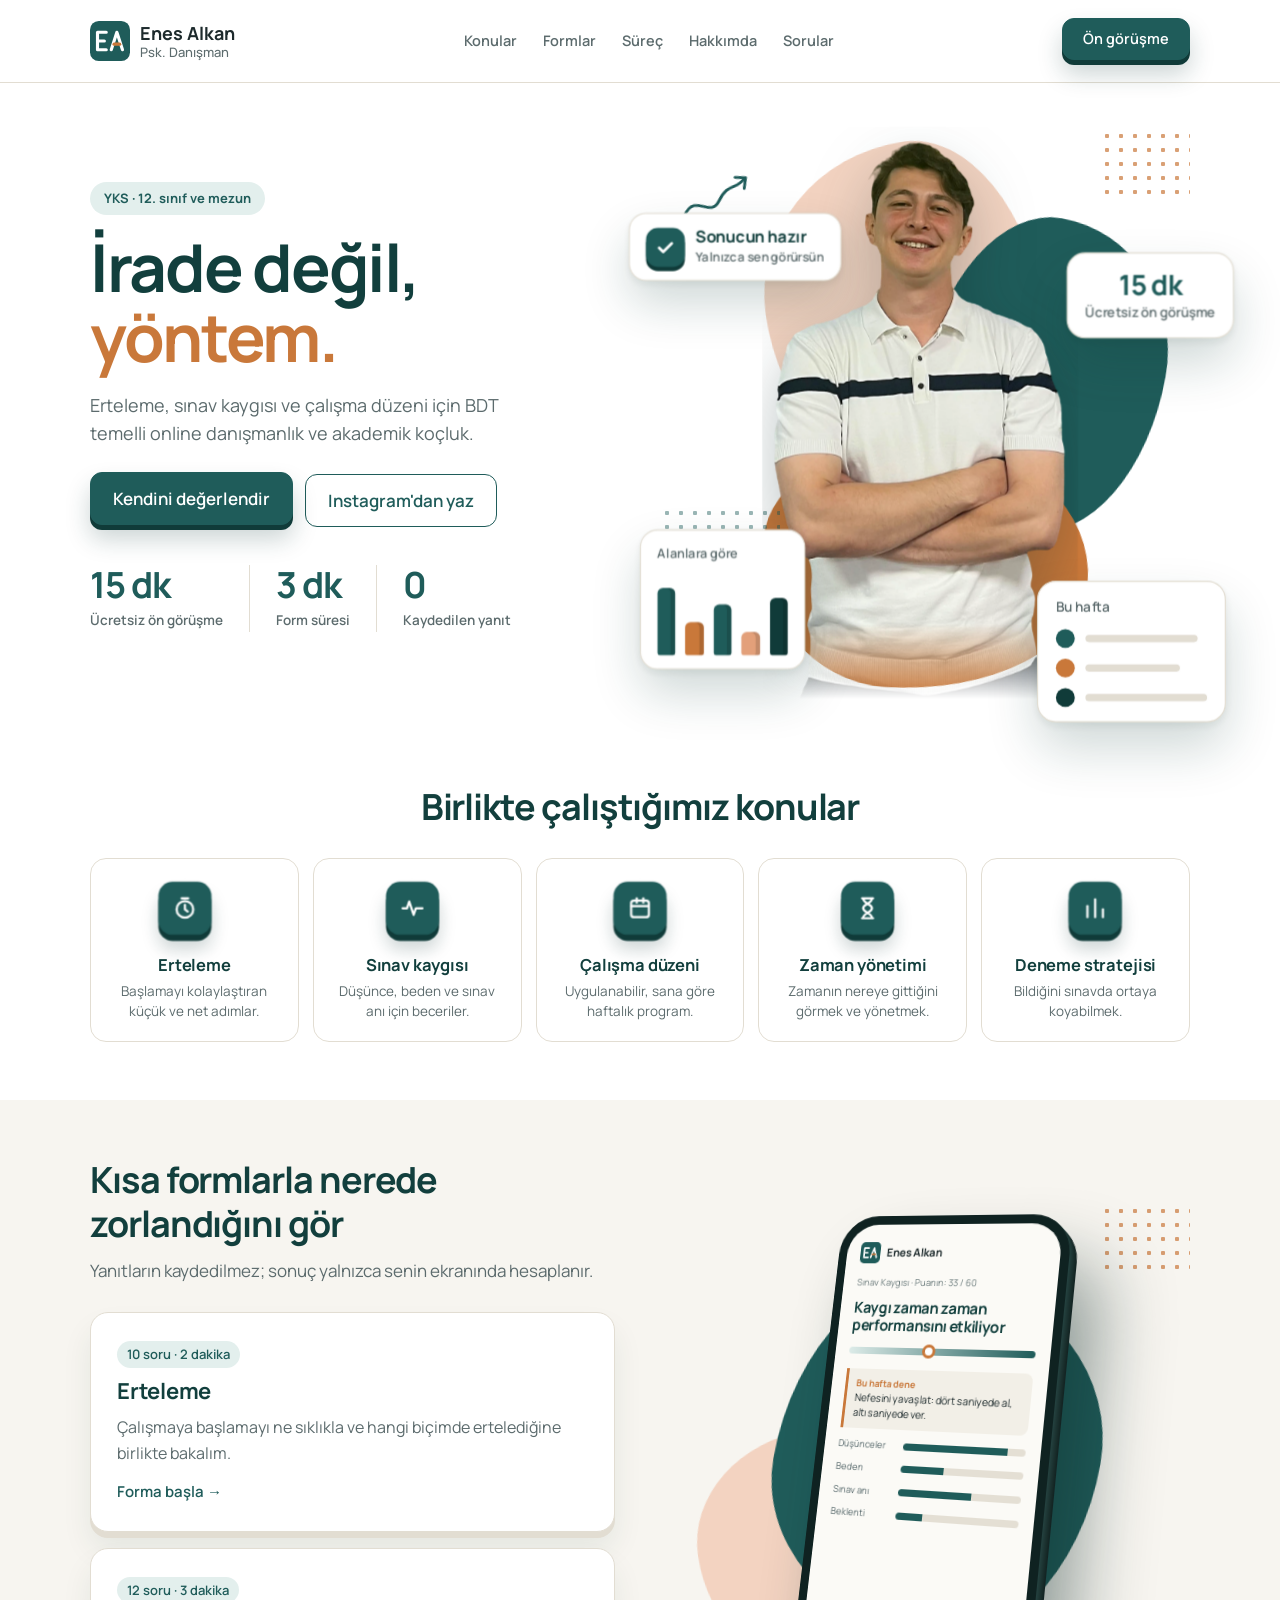
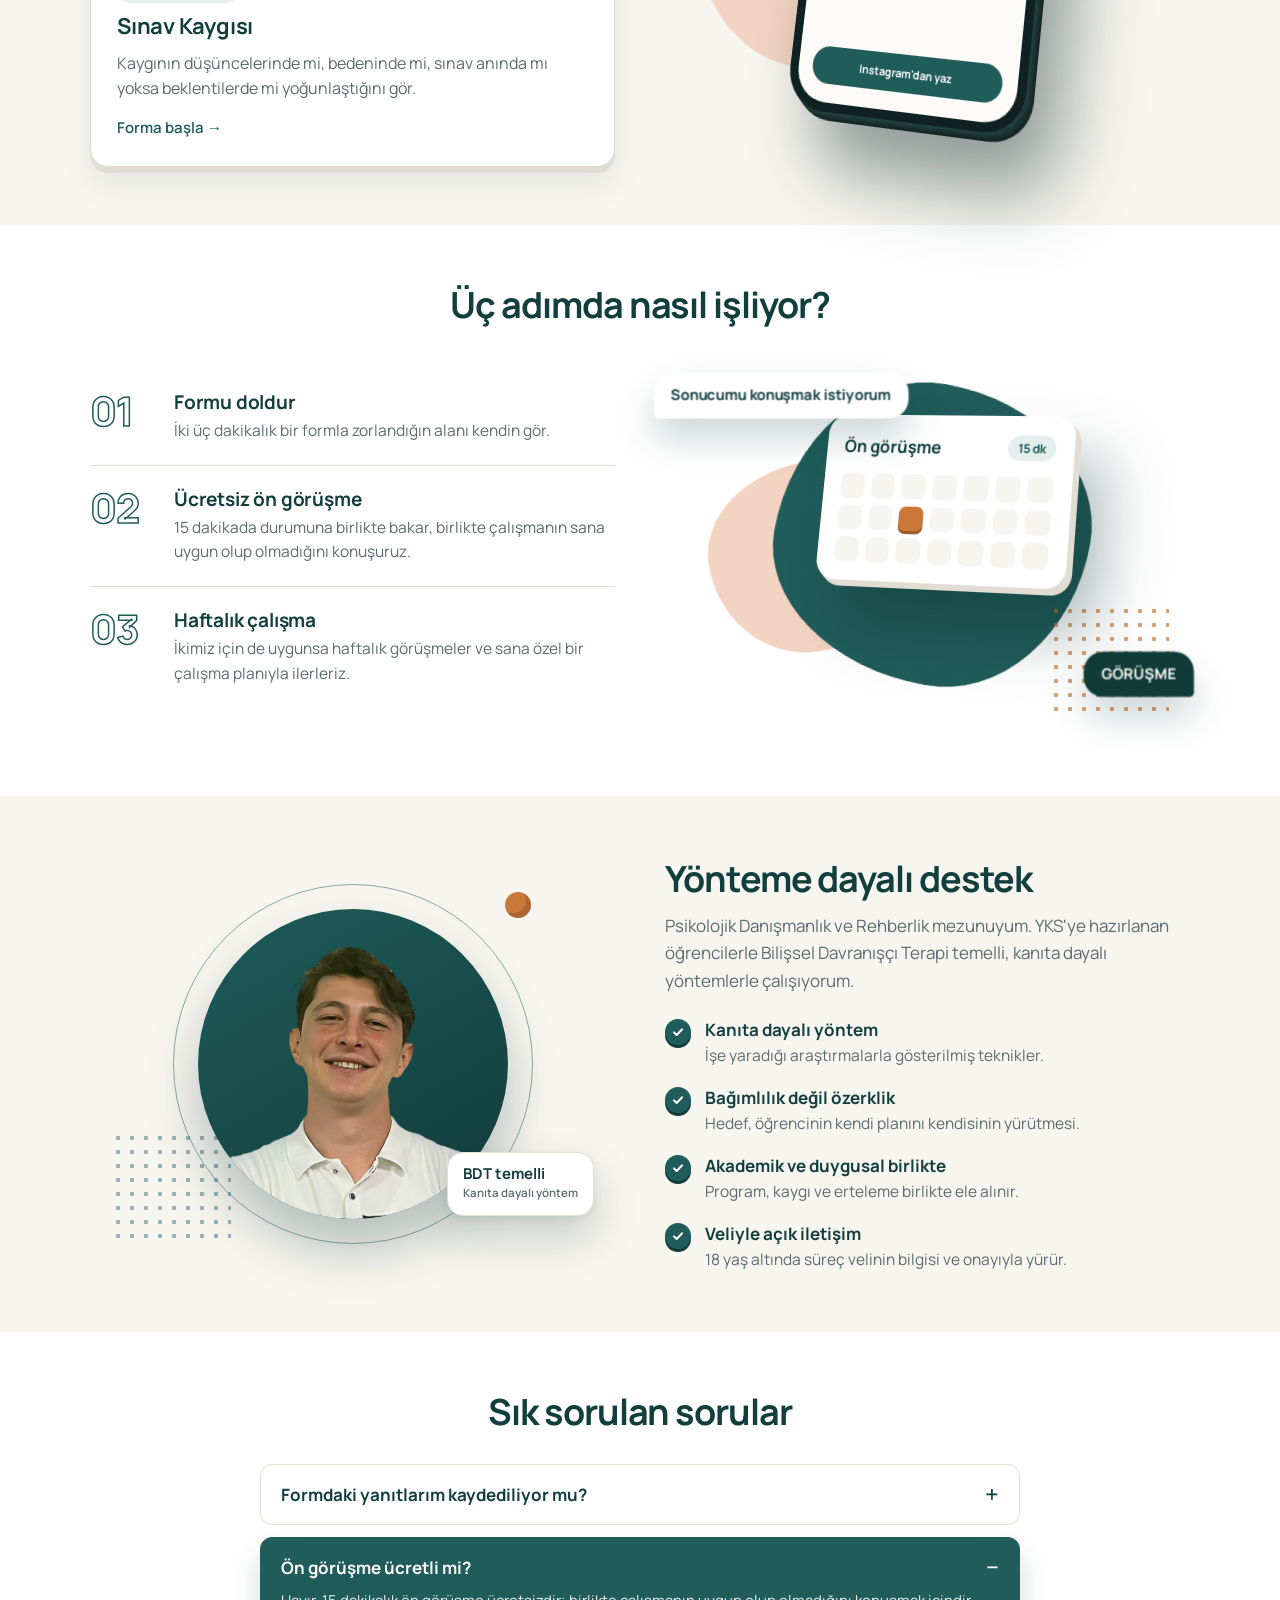
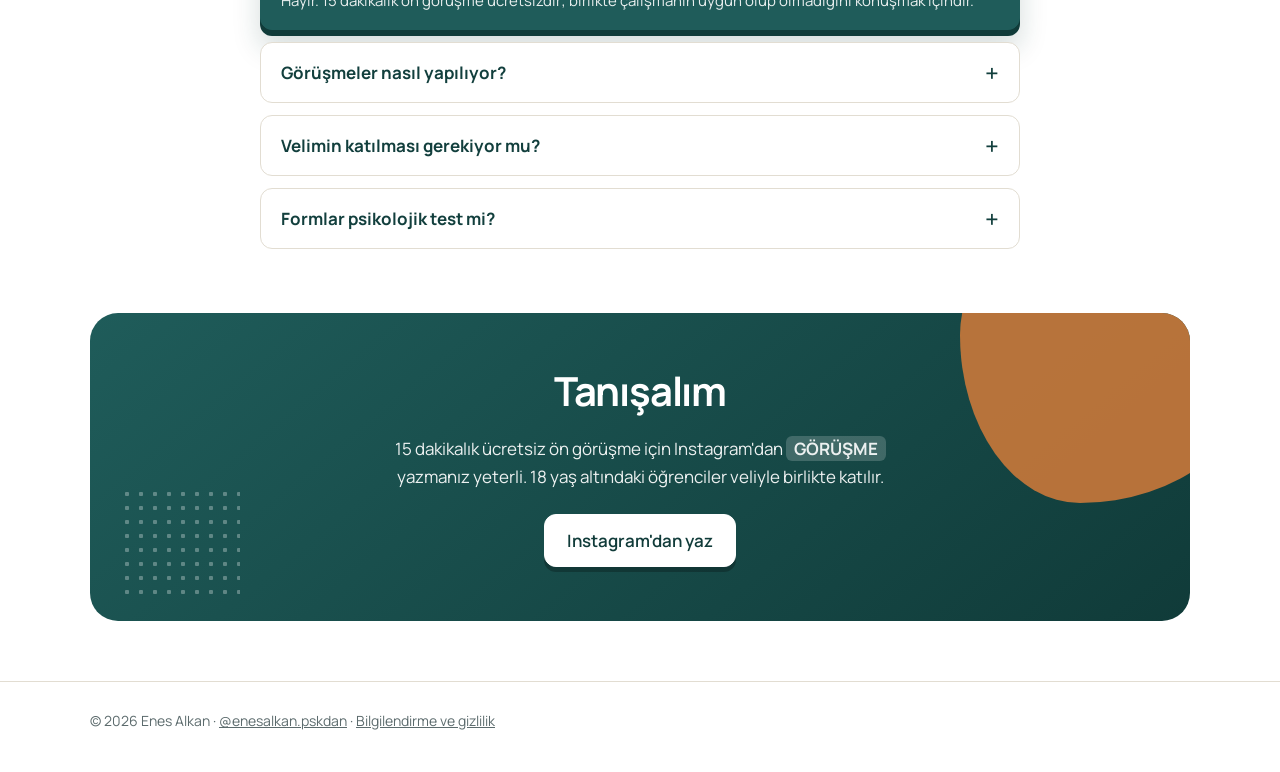
==== commit 6c0e6b20: "Add files via upload" ====
--- a/index.html
+++ b/index.html
@@ -49,20 +49,7 @@
           <i class="nokta n1"></i><i class="nokta n2"></i>
           <svg class="ok-cizgi" viewBox="0 0 90 50"><path d="M4 40c14-22 26 8 38-10s20-8 30-20" fill="none" stroke="currentColor" stroke-width="3" stroke-linecap="round"/><path d="M62 8l11 2-3 11" fill="none" stroke="currentColor" stroke-width="3" stroke-linecap="round" stroke-linejoin="round"/></svg>
 
-          <div class="telefon">
-            <div class="ekran">
-              <div class="e-ust"><img src="/logo.svg" alt="" width="22" height="22"><span>Enes Alkan</span></div>
-              <small>Sınav Kaygısı · Puanın: 33 / 60</small>
-              <b>Kaygı zaman zaman performansını etkiliyor</b>
-              <div class="e-olcek"><i></i></div>
-              <div class="e-kutu"><em>Bu hafta dene</em>Nefesini yavaşlat: dört saniyede al, altı saniyede ver.</div>
-              <div class="e-bar"><span>Düşünceler</span><i style="--w:86%"></i></div>
-              <div class="e-bar"><span>Beden</span><i style="--w:36%"></i></div>
-              <div class="e-bar"><span>Sınav anı</span><i style="--w:60%"></i></div>
-              <div class="e-bar"><span>Beklenti</span><i style="--w:22%"></i></div>
-              <div class="e-dugme">Instagram'dan yaz</div>
-            </div>
-          </div>
+          <img class="kisi" src="/enes.webp" alt="">
 
           <div class="yuzen y1">
             <span class="ikon"><svg viewBox="0 0 24 24"><path d="M5 12.5l4.5 4.5L19 7.5" fill="none" stroke="#fff" stroke-width="3" stroke-linecap="round" stroke-linejoin="round"/></svg></span>
@@ -98,10 +85,31 @@
   </section>
 
   <section class="blok zeminli" id="formlar">
-    <div class="kap genis">
-      <h2 class="orta">Kısa formlarla nerede zorlandığını gör</h2>
-      <p class="giris orta">Yanıtların kaydedilmez; sonuç yalnızca senin ekranında hesaplanır.</p>
-      <div class="izgara" id="form-listesi"></div>
+    <div class="kap genis iki">
+      <div>
+        <h2>Kısa formlarla nerede zorlandığını gör</h2>
+        <p class="giris">Yanıtların kaydedilmez; sonuç yalnızca senin ekranında hesaplanır.</p>
+        <div class="izgara" id="form-listesi"></div>
+      </div>
+      <div class="sahne formsahne" aria-hidden="true">
+        <div class="sahne-ic">
+          <i class="blob b2"></i><i class="blob b1"></i><i class="nokta n2"></i>
+            <div class="telefon">
+              <div class="ekran">
+                <div class="e-ust"><img src="/logo.svg" alt="" width="22" height="22"><span>Enes Alkan</span></div>
+                <small>Sınav Kaygısı · Puanın: 33 / 60</small>
+                <b>Kaygı zaman zaman performansını etkiliyor</b>
+                <div class="e-olcek"><i></i></div>
+                <div class="e-kutu"><em>Bu hafta dene</em>Nefesini yavaşlat: dört saniyede al, altı saniyede ver.</div>
+                <div class="e-bar"><span>Düşünceler</span><i style="--w:86%"></i></div>
+                <div class="e-bar"><span>Beden</span><i style="--w:36%"></i></div>
+                <div class="e-bar"><span>Sınav anı</span><i style="--w:60%"></i></div>
+                <div class="e-bar"><span>Beklenti</span><i style="--w:22%"></i></div>
+                <div class="e-dugme">Instagram'dan yaz</div>
+              </div>
+            </div>
+        </div>
+      </div>
     </div>
   </section>
 
@@ -134,7 +142,7 @@
       <div class="portre" aria-hidden="true">
         <i class="halka"></i><i class="nokta n1"></i>
         <div class="daire">
-          <img src="/enes.png" alt="" onerror="this.remove()">
+          <img src="/enes.webp" alt="" onerror="this.remove()">
           <svg viewBox="0 0 64 64"><g fill="none" stroke="#fff" stroke-width="5" stroke-linecap="round" stroke-linejoin="round"><path d="M26 18H12v28h14M12 32h11"/><path d="M34 46l9-28 9 28"/></g><path d="M38.5 37h9" stroke="#c9783a" stroke-width="5" stroke-linecap="round"/></svg>
         </div>
         <div class="yuzen y5"><b>BDT temelli</b><small>Kanıta dayalı yöntem</small></div>
--- a/ana.css
+++ b/ana.css
@@ -31,7 +31,7 @@
 .blob { position: absolute; display: block; }
 .b1 { width: 54%; height: 60%; left: 20%; top: 2%; background: var(--pembe); border-radius: 58% 42% 52% 48% / 46% 58% 42% 54%; transform: translateZ(-80px) rotate(-8deg); }
 .b2 { width: 46%; height: 56%; right: 3%; top: 16%; background: var(--ana); border-radius: 46% 54% 44% 56% / 58% 44% 56% 42%; transform: translateZ(-60px) rotate(10deg); }
-.b3 { width: 52%; height: 50%; left: 26%; bottom: 3%; background: var(--vurgu); border-radius: 52% 48% 60% 40% / 44% 52% 48% 56%; transform: translateZ(-40px) rotate(4deg); }
+.b3 { width: 62%; height: 44%; left: 20%; bottom: 0; background: var(--vurgu); border-radius: 52% 48% 60% 40% / 44% 52% 48% 56%; transform: translateZ(-40px) rotate(4deg); }
 .nokta { position: absolute; display: block; width: 120px; height: 110px; background-image: radial-gradient(var(--ana) 2px, transparent 2.5px); background-size: 14px 14px; opacity: .45; }
 .n1 { left: 2%; bottom: 14%; }
 .n2 { right: 0; top: 2%; background-image: radial-gradient(var(--vurgu) 2px, transparent 2.5px); opacity: .7; width: 90px; height: 70px; }
@@ -70,6 +70,14 @@
 .satir { display: flex; align-items: center; gap: 9px; margin-top: 9px; }
 .satir i { width: 16px; height: 16px; border-radius: 50%; background: var(--ana); flex: none; }
 .satir u { display: block; height: 6px; width: 74%; background: var(--cizgi); border-radius: 9px; }
+
+.kisi { position: absolute; left: 50%; bottom: 0; height: 97%; width: auto; transform: translateX(-50%) translateZ(40px);
+  -webkit-mask-image: linear-gradient(#000 86%, transparent 99%); mask-image: linear-gradient(#000 86%, transparent 99%);
+  filter: drop-shadow(0 24px 30px rgba(10, 40, 38, .28)); pointer-events: none; }
+.sahne.formsahne { height: 540px; }
+.sahne.formsahne .b2 { width: 64%; height: 70%; left: 20%; right: auto; top: 14%; }
+.sahne.formsahne .b1 { width: 44%; height: 46%; left: 4%; top: 44%; }
+#formlar .izgara { grid-template-columns: 1fr; }
 
 /* ---- Bölümler ---- */
 .blok { padding: 58px 0; }
@@ -118,7 +126,7 @@
 .portre .halka { position: absolute; left: 50%; top: 50%; width: 360px; height: 360px; margin: -180px; border: 1.5px solid var(--ana); border-radius: 50%; opacity: .5; }
 .portre .daire { position: absolute; left: 50%; top: 50%; width: 310px; height: 310px; margin: -155px; border-radius: 50%; background: linear-gradient(150deg, var(--ana), var(--koyu)); display: grid; place-items: center; overflow: hidden; box-shadow: 0 30px 50px rgba(16, 59, 57, .28); }
 .portre .daire svg { width: 46%; }
-.portre .daire img { position: absolute; inset: 0; width: 100%; height: 100%; object-fit: cover; object-position: top center; }
+.portre .daire img { position: absolute; left: 50%; top: 6%; width: 118%; height: auto; transform: translateX(-50%); }
 .portre .daire img + svg { display: none; }
 .portre .n1 { left: 4%; bottom: 8%; }
 .portre .top { position: absolute; right: 16%; top: 9%; width: 26px; height: 26px; border-radius: 50%; background: var(--vurgu); box-shadow: inset -5px -5px 0 rgba(0, 0, 0, .15); }
@@ -169,6 +177,7 @@
   .sayilar b { font-size: 27px; }
   .sayilar div { padding-right: 14px; } .sayilar div + div { padding-left: 14px; }
   .sahne.kucuk { height: 340px; }
+  .sahne.formsahne { height: 470px; }
   .takvim { width: 210px; margin: -100px 0 0 -95px; }
   .portre { height: 340px; }
   .portre .halka { width: 300px; height: 300px; margin: -150px; }
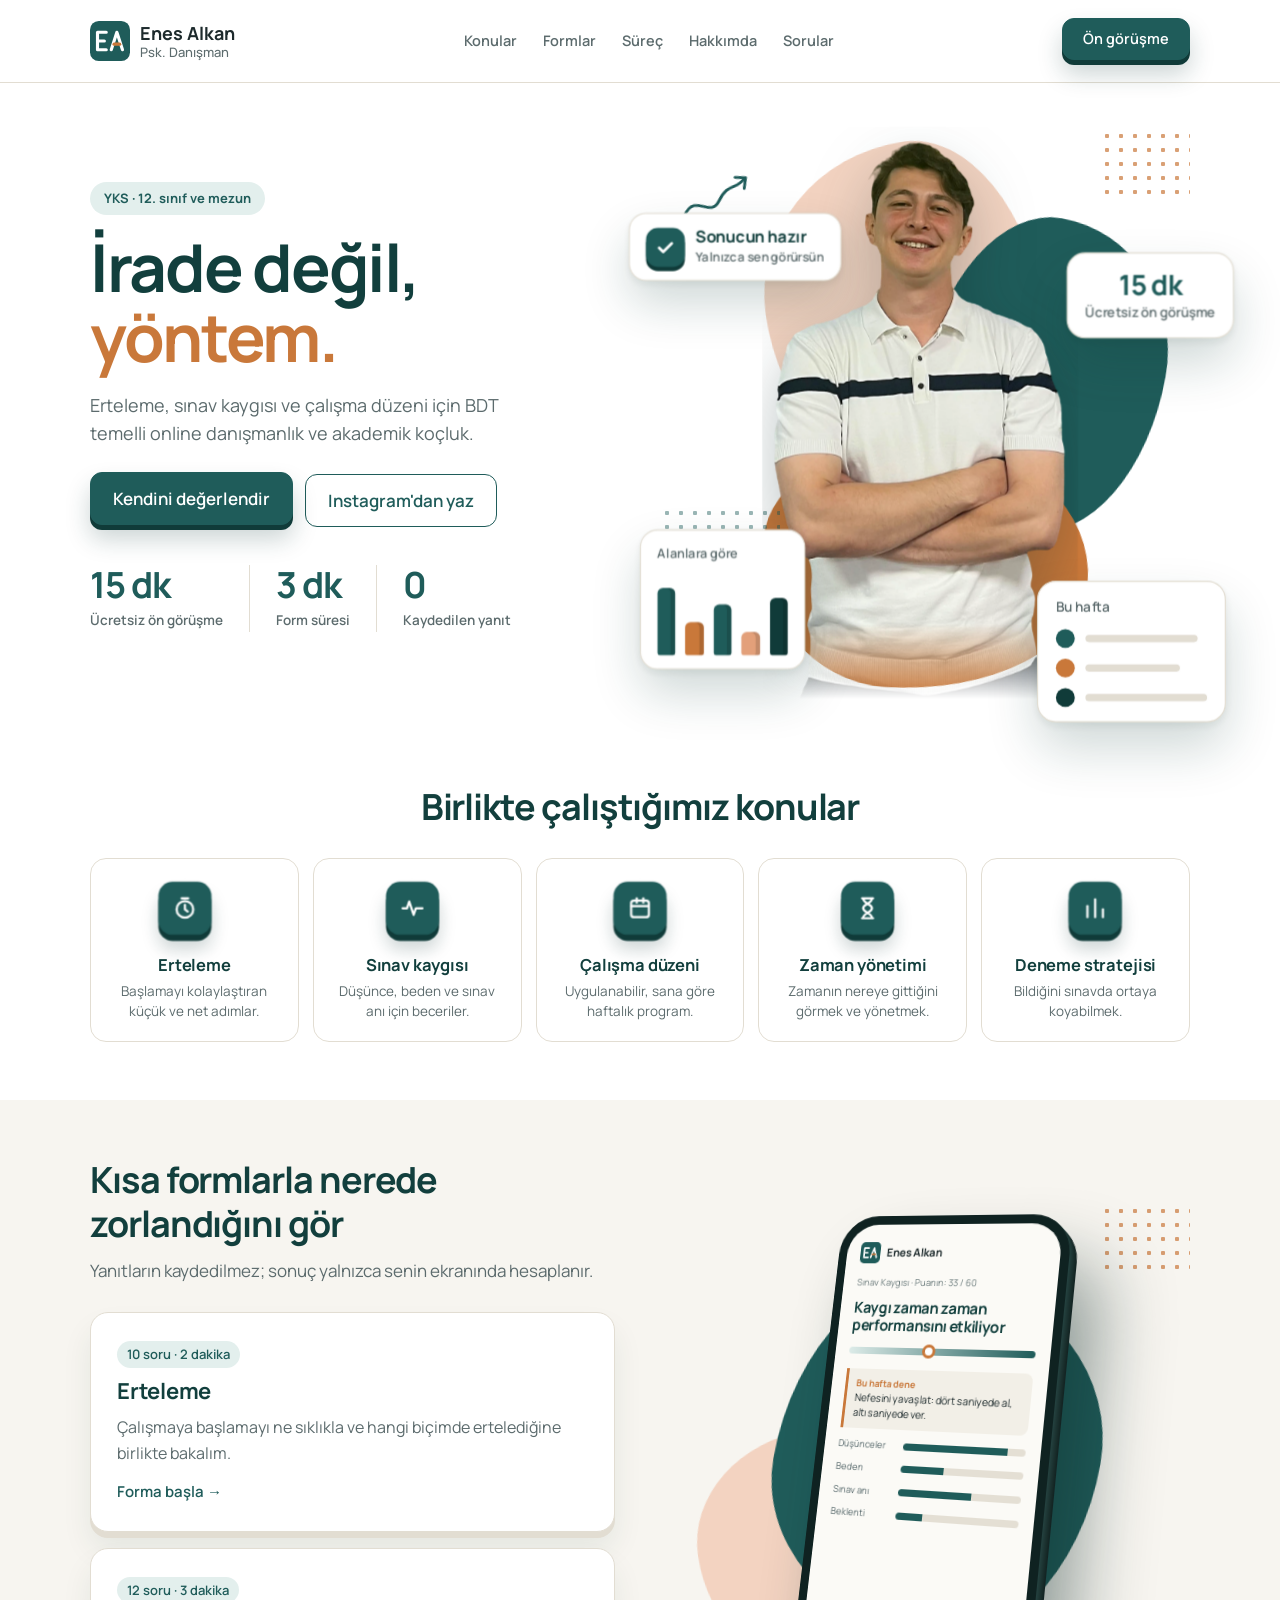
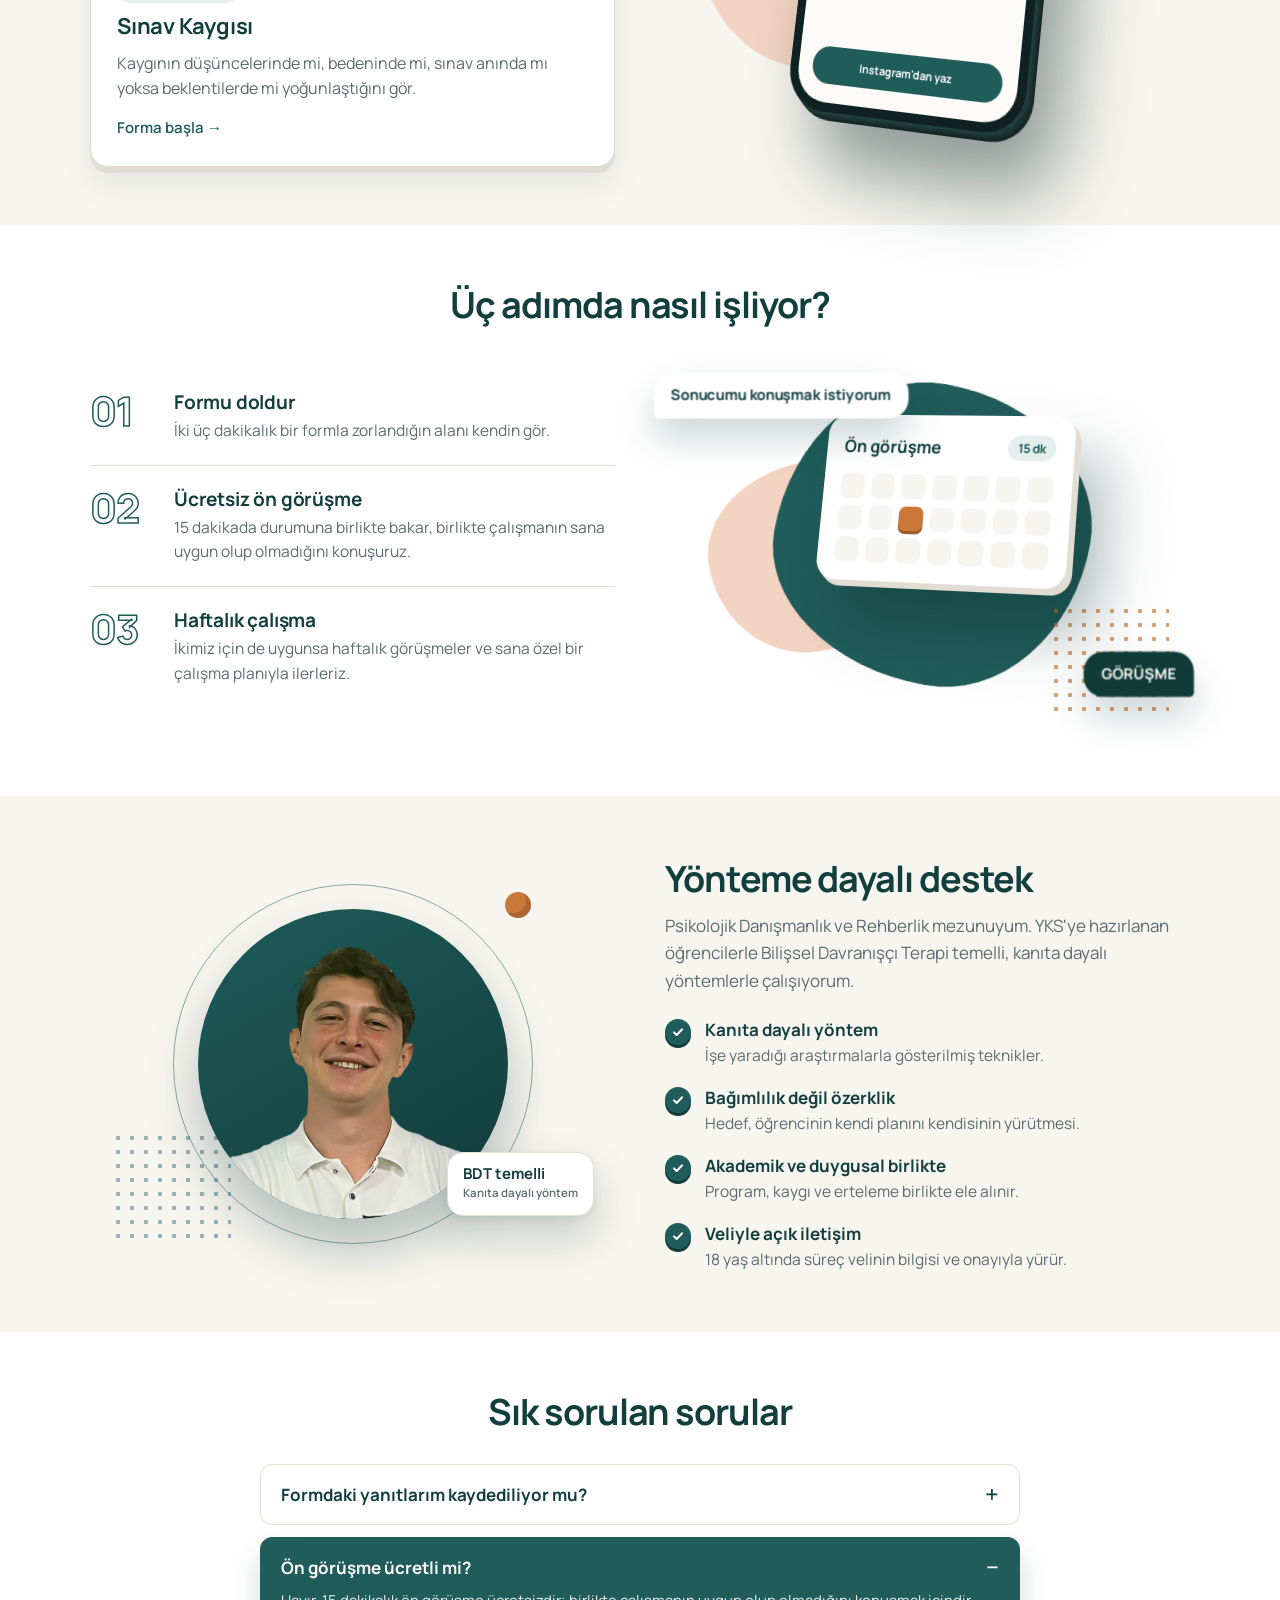
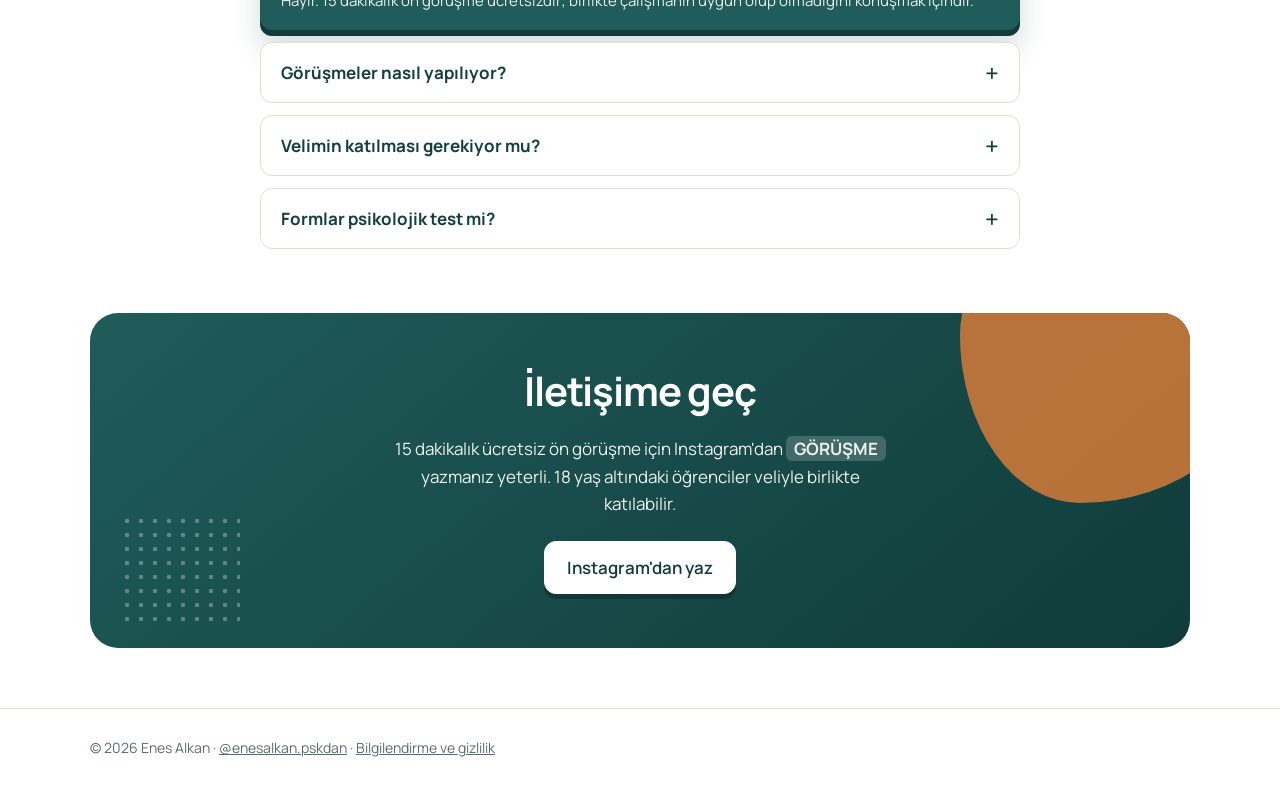
==== commit 5967bdce: "Add files via upload" ====
--- a/index.html
+++ b/index.html
@@ -177,8 +177,8 @@
   <section class="kap genis" id="veliler">
     <div class="bant">
       <i class="blob"></i><i class="nokta"></i>
-      <h2>Tanışalım</h2>
-      <p>15 dakikalık ücretsiz ön görüşme için Instagram'dan <span class="kelime" data-kelime>GÖRÜŞME</span> yazmanız yeterli. 18 yaş altındaki öğrenciler veliyle birlikte katılır.</p>
+      <h2>İletişime geç</h2>
+      <p>15 dakikalık ücretsiz ön görüşme için Instagram'dan <span class="kelime" data-kelime>GÖRÜŞME</span> yazmanız yeterli. 18 yaş altındaki öğrenciler veliyle birlikte katılabilir.</p>
       <a class="dugme acik" data-dm href="#">Instagram'dan yaz</a>
     </div>
   </section>
